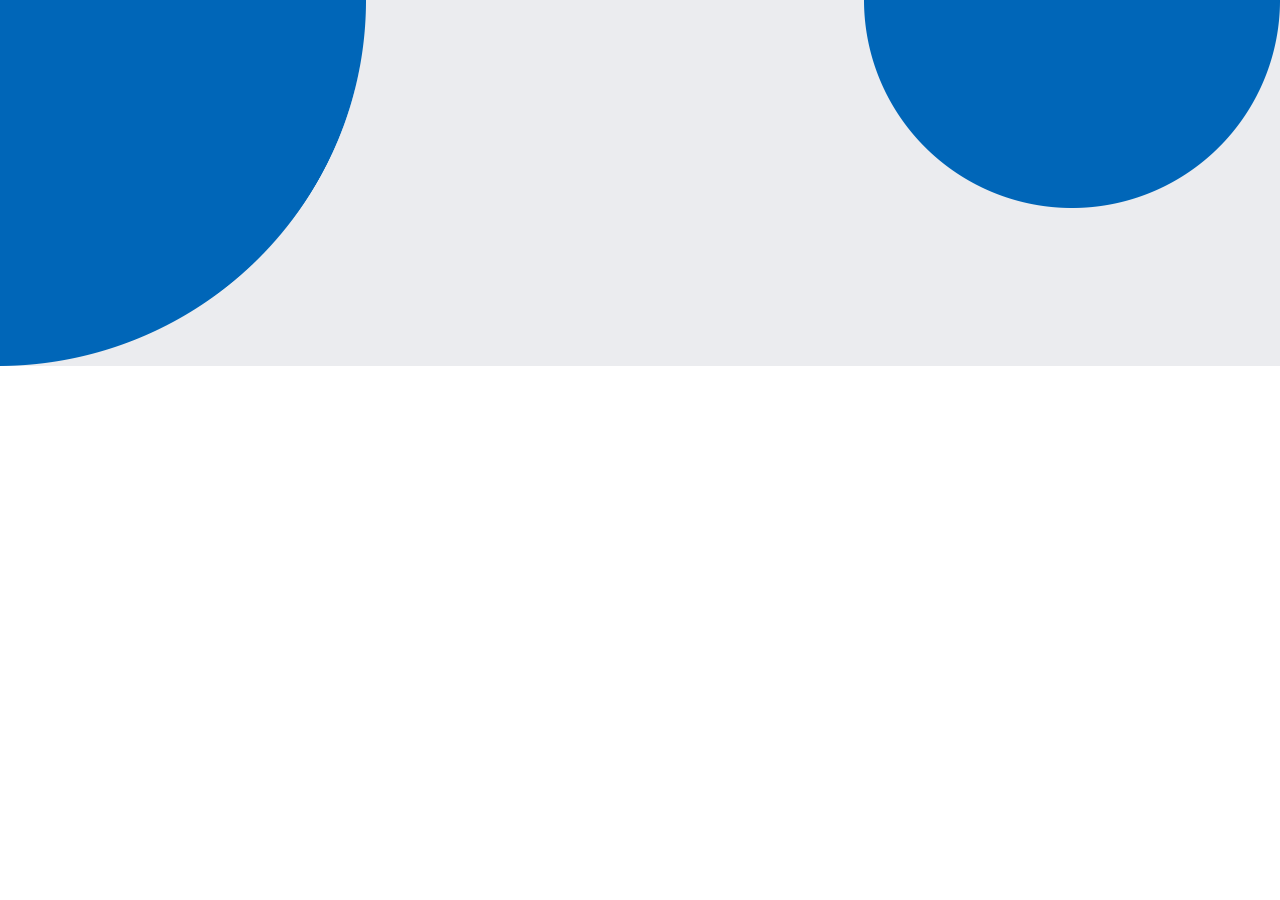
==== index.html @ 8bb641ab "first commit" ====
<!DOCTYPE html>
<html lang="en">
<head>
    <meta charset="UTF-8">
    <meta http-equiv="X-UA-Compatible" content="IE=edge">
    <meta name="viewport" content="width=device-width, initial-scale=1.0">
    <title>Kobe-u</title>
    <link rel="stylesheet" href="style.css">
</head>
<body>
    <section class = "firstview">
        <div class="topimages">
            <img src="images/blue_big_circle.png" alt="" class = "blue-big-circles">
            <img src="images/blue_small_circle.png" alt="" class="blue-small-circles">
        </div>
        <div class="firstview-container">
            <img src="images/toppage-circle.png" alt="">
        </div>
    </section>
</body>
</html>
---- style.css ----
* {
    box-sizing: border-box;
    padding: 0;
    margin: 0;
}

body {
    font-family: 'Noto Sans JP', sans-serif;
}

.firstview{
    background-color: #EBECEF;
    width: 100vw;
    position: relative;
}
.topimages{
    display: flex;
    align-items: flex-start;
    justify-content: space-between;
}

.firstview .blue-big-circles{
    aspect-ratio: 1;
    width: 366px;
}
.firstview .blue-small-circles {
    aspect-ratio: 2 / 1;
    width: 416px;
}
.firstview-container{
    display: flex;
    justify-content: center;
    position: absolute;
    top: 0;
    left: 0;
}
.firstview-container img{
    max-width: 726px;
    width: 100%;
    position: absolute;
}
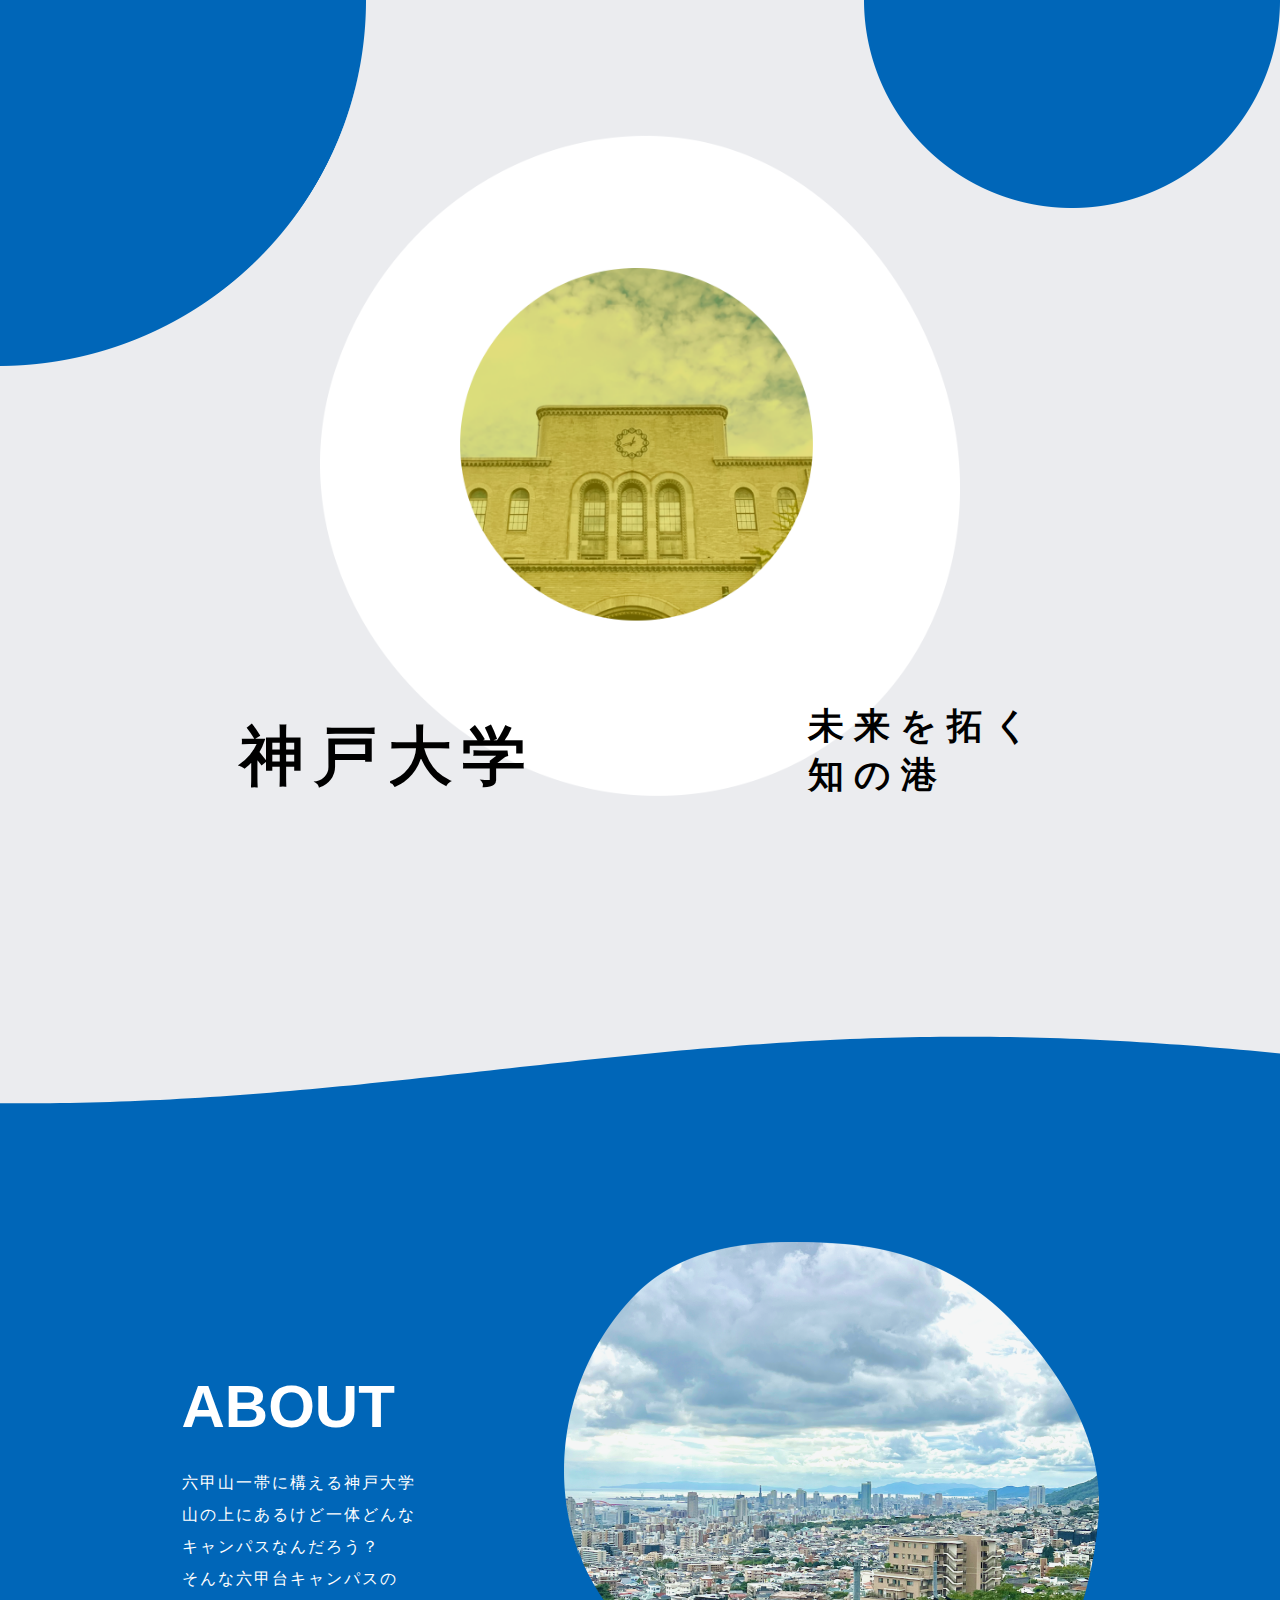
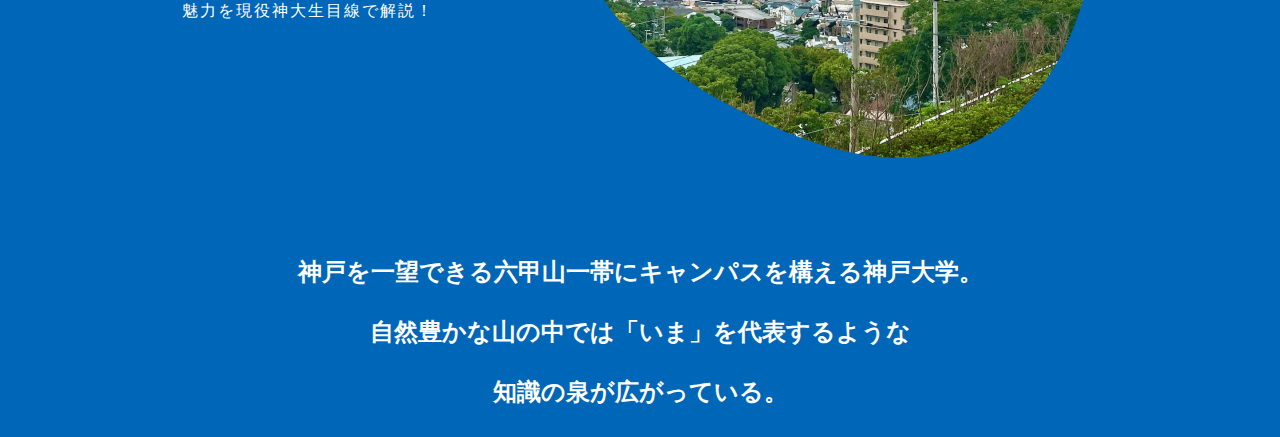
==== commit d46cb5b7: "add: make firstview" ====
--- a/index.html
+++ b/index.html
@@ -6,6 +6,7 @@
     <meta name="viewport" content="width=device-width, initial-scale=1.0">
     <title>Kobe-u</title>
     <link rel="stylesheet" href="style.css">
+    <link rel="stylesheet" href="wave.css">
 </head>
 <body>
     <section class = "firstview">
@@ -15,7 +16,31 @@
         </div>
         <div class="firstview-container">
             <img src="images/toppage-circle.png" alt="">
+            <h1>神戸大学</h1>
+            <h2>未来を拓く<br>知の港</h2>
         </div>
     </section>
+    <section id = "about">
+        <div class="wave">
+            <canvas id="waveCanvas"></canvas>
+        </div>
+        <div class="about-content">
+            <div class="abouttext-content">
+                <h2>ABOUT</h2>
+                <p>六甲山一帯に構える神戸大学<br>
+                山の上にあるけど一体どんな<br>
+                キャンパスなんだろう？<br>
+                そんな六甲台キャンパスの<br>
+                魅力を現役神大生目線で解説！</p>
+            </div>
+            <img src="images/about_img.png" alt="">
+        </div>
+        <div class="about-text">
+        <p>神戸を一望できる六甲山一帯にキャンパスを構える神戸大学。<br>
+        自然豊かな山の中では「いま」を代表するような<br>
+        知識の泉が広がっている。</p>
+        </div>
+    </section>
+    <script src="js/wave.js"></script>
 </body>
 </html>--- a/style.css
+++ b/style.css
@@ -3,7 +3,9 @@
     padding: 0;
     margin: 0;
 }
-
+p{
+    font-size: 16px;
+}
 body {
     font-family: 'Noto Sans JP', sans-serif;
 }
@@ -11,6 +13,7 @@
 .firstview{
     background-color: #EBECEF;
     width: 100vw;
+    height: 130vh;
     position: relative;
 }
 .topimages{
@@ -28,14 +31,64 @@
     width: 416px;
 }
 .firstview-container{
-    display: flex;
-    justify-content: center;
     position: absolute;
-    top: 0;
-    left: 0;
+    top: 40%;
+    left: 50%;
+    transform: translate(-50%, -50%);
+    width: fit-content;
+}
+.firstview-container h1{
+    font-size: 64px;
+    left: -80px;
+}
+.firstview-container h2{
+    font-size: 36px;
+    right: -80px;
+}
+.firstview-container h1, .firstview-container h2{
+    letter-spacing: 10px;
+    width: fit-content;
+    position: absolute;
+    bottom: 0px;
 }
 .firstview-container img{
     max-width: 726px;
     width: 100%;
-    position: absolute;
-}+}
+#about{
+        width: 100vw;
+        height: fit-content;
+        background-color: #0066B8;
+        color: #fff;
+}
+#about h2{
+    font-size: 60px;
+    letter-spacing: 3%;
+}
+.abouttext-content p{
+    margin-top: 26px;
+    letter-spacing: 2px;
+    line-height: 2.0;
+    text-align: start;
+}
+#about img{
+    max-width: 535px;
+    width: 100%;
+}
+.about-content{
+    padding-top: 72px;
+    display: flex;
+    align-items: center;
+    justify-content: center;
+    gap: 130px;
+}
+
+.about-text p{
+    text-align: center;
+    margin-top: 84px;
+    padding-bottom: 15px;
+    font-weight: bold;
+    font-size: 24px;
+    line-height: 60px;
+
+}
--- a/wave.css
+++ b/wave.css
@@ -0,0 +1,22 @@
+.wave {
+    position: relative;
+}
+
+.wave:nth-child(1) {
+    background: #fff;
+}
+
+.wave:nth-child(2) {
+    background: #43c0e4;
+}
+
+.wave:nth-child(3) {
+    background: #43c0e4;
+}
+
+.wave canvas {
+    position: absolute;
+    bottom: 0;
+    left: 0;
+    width: 100%;
+}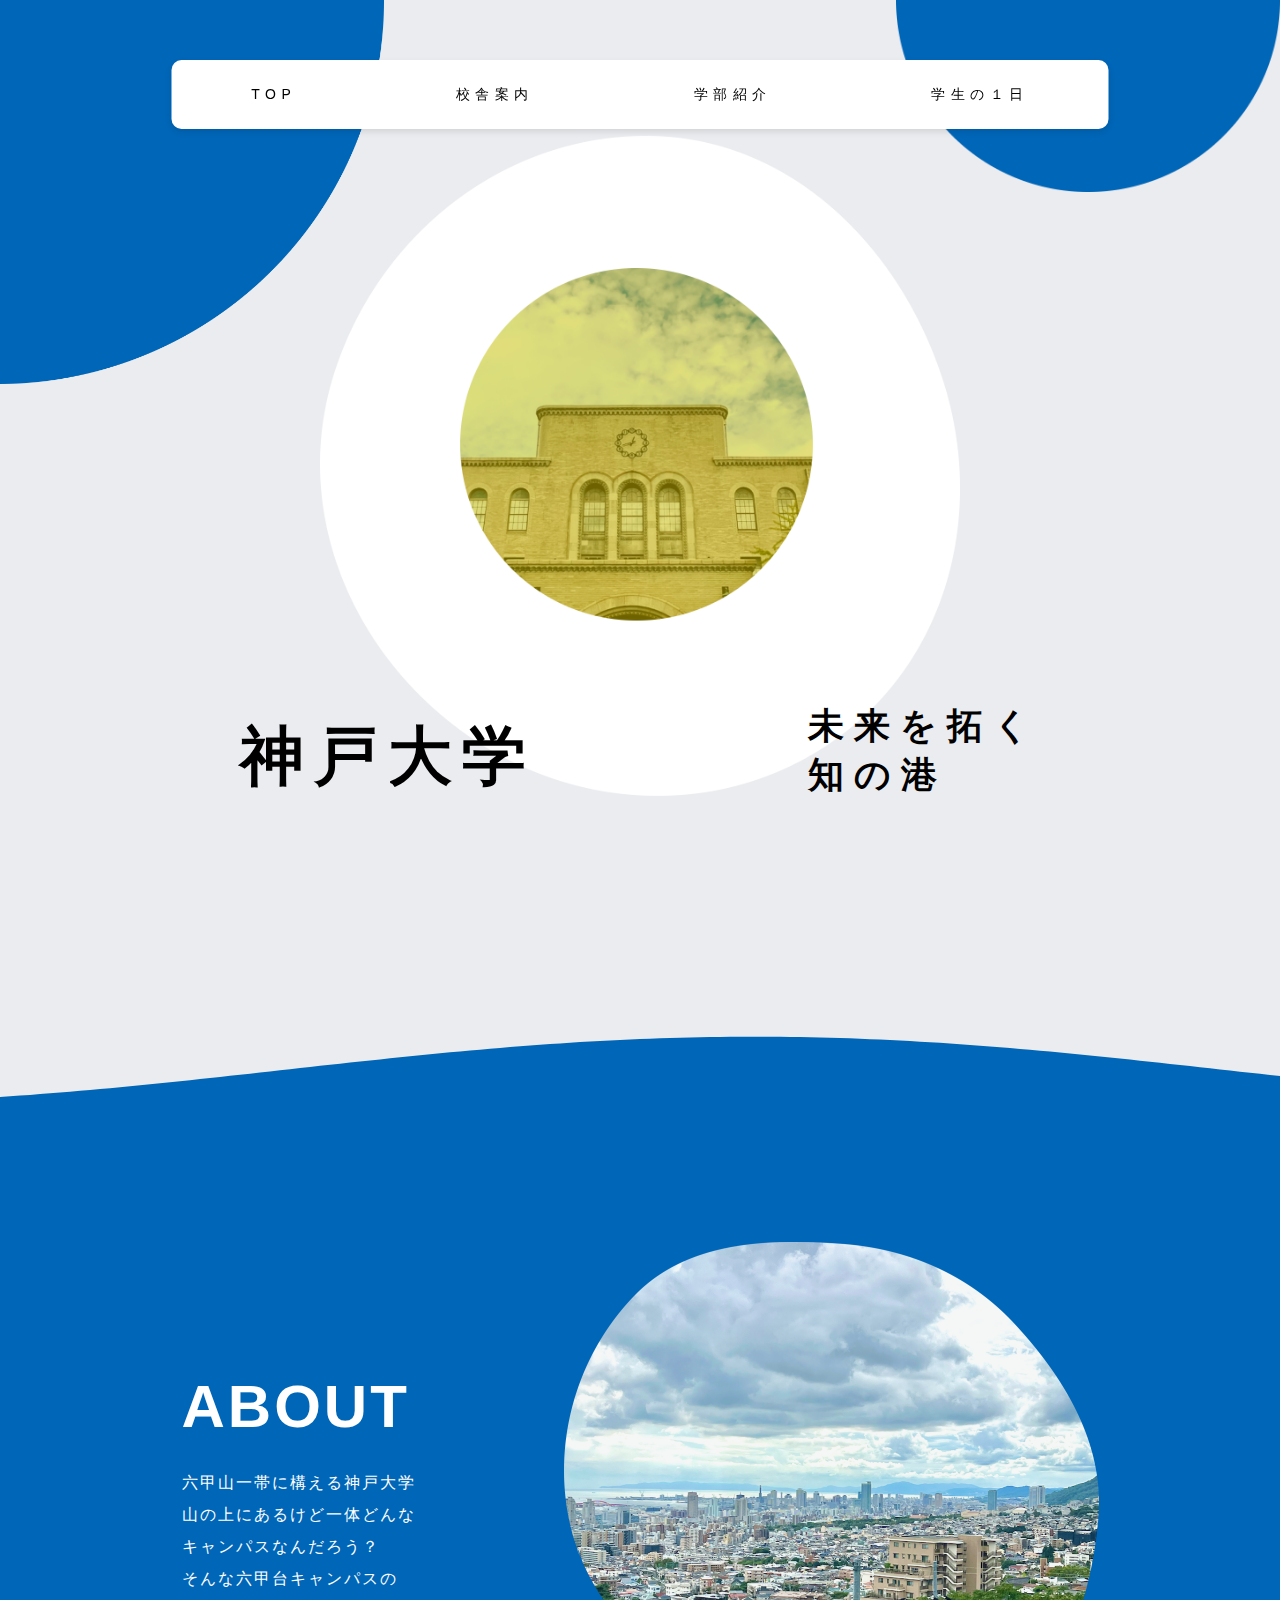
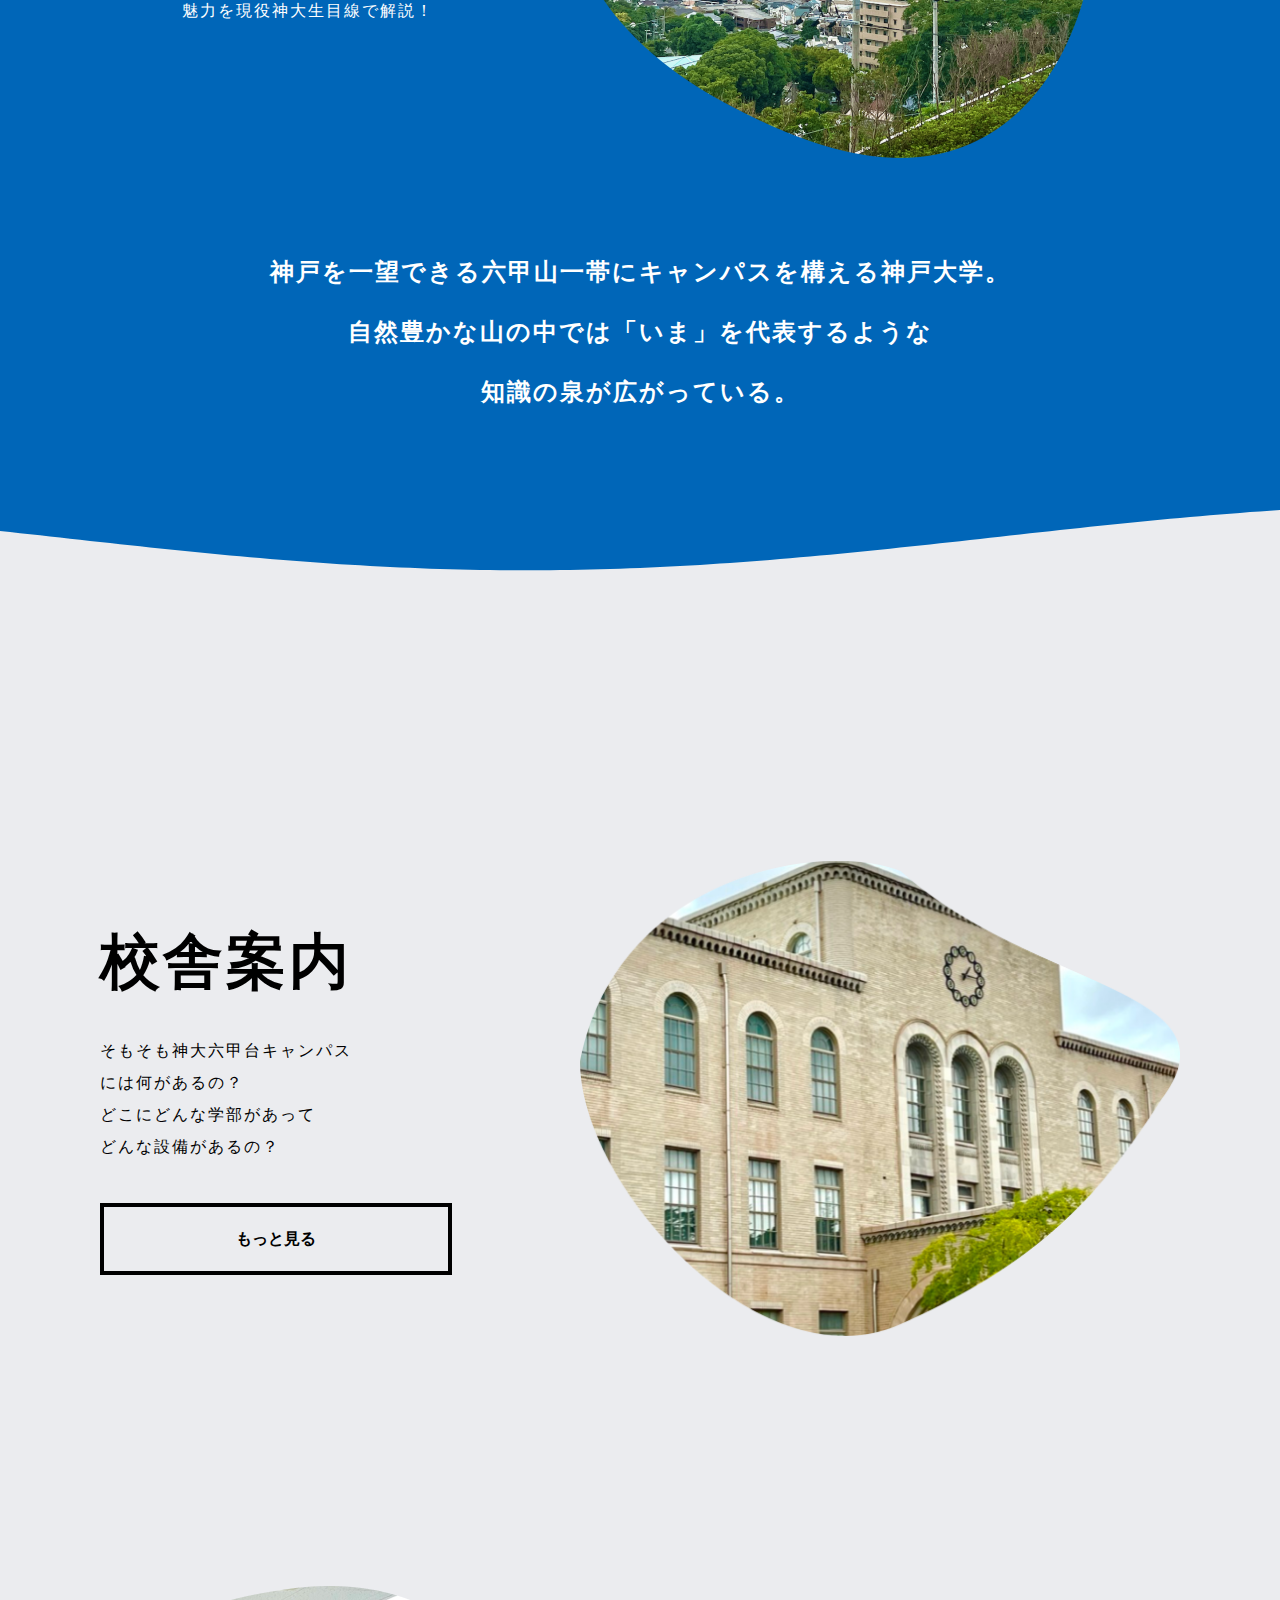
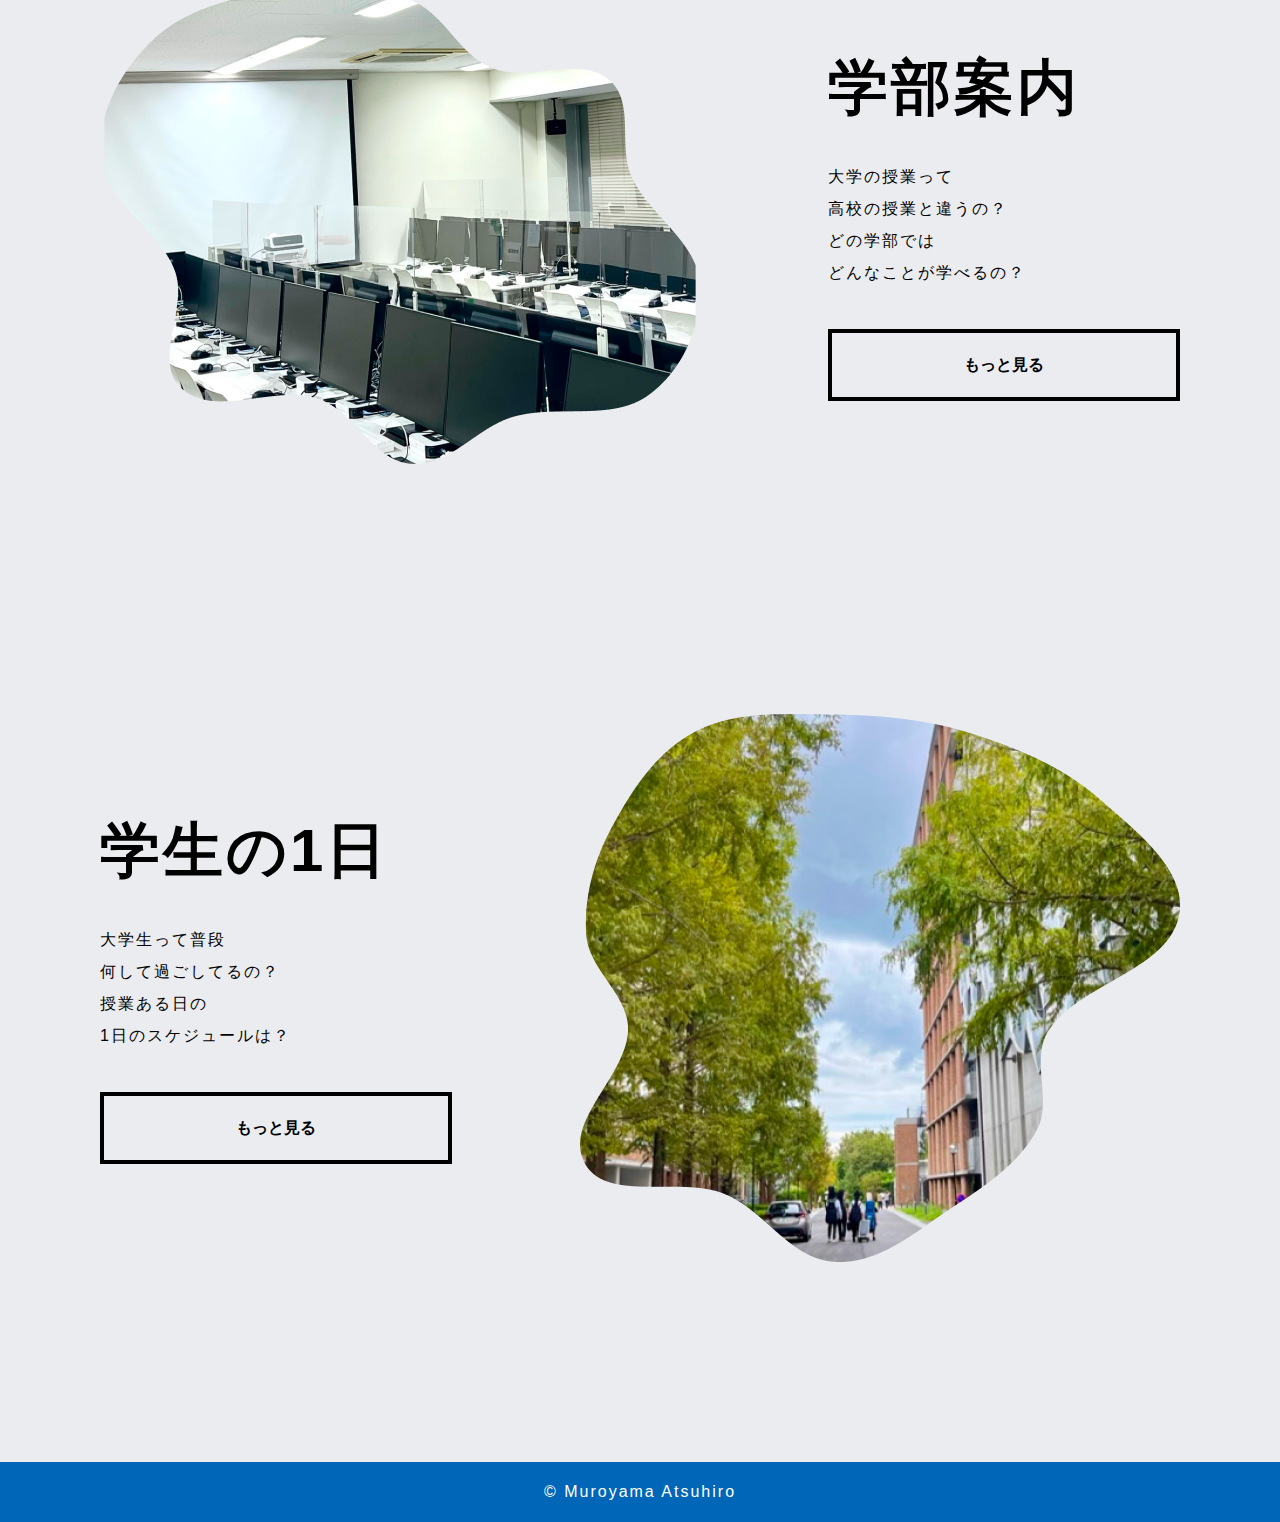
==== commit f58e5981: "add: make before responsive" ====
--- a/index.html
+++ b/index.html
@@ -9,6 +9,14 @@
     <link rel="stylesheet" href="wave.css">
 </head>
 <body>
+    <header>
+        <ul>
+            <li><a href="">TOP</a></li>
+            <li><a href="buildingindex.html">校舎案内</a></li>
+            <li><a href="">学部紹介</a></li>
+            <li><a href="">学生の１日</a></li>
+        </ul>
+    </header>
     <section class = "firstview">
         <div class="topimages">
             <img src="images/blue_big_circle.png" alt="" class = "blue-big-circles">
@@ -41,6 +49,55 @@
         知識の泉が広がっている。</p>
         </div>
     </section>
+    <section id = "head">
+        <div class="wave">
+            <canvas id="waveCanvas2"></canvas>
+        </div>
+        <div class="head-contents">
+            <div class="head-content" style="margin-top: 220px;">
+                <div class="head-text-content">
+                    <h2>校舎案内</h2>
+                    <p>
+                        そもそも神大六甲台キャンパス<br>
+                        には何があるの？<br>
+                        どこにどんな学部があって<br>
+                        どんな設備があるの？
+                    </p>
+                    <a href="">もっと見る</a>
+                </div>
+                <img src="images/1_sb.png" alt="">
+            </div>
+            <div class="reverse-head-content">
+                <img src="images/1_pc.png" alt="">
+                <div class="head-text-content">
+                    <h2>学部案内</h2>
+                    <p>
+                        大学の授業って<br>
+                        高校の授業と違うの？<br>
+                        どの学部では<br>
+                        どんなことが学べるの？
+                    </p>
+                    <a href="">もっと見る</a>
+                </div>
+            </div>
+            <div class="head-content">
+                <div class="head-text-content">
+                    <h2>学生の1日</h2>
+                    <p>
+                        大学生って普段<br>
+                        何して過ごしてるの？<br>
+                        授業ある日の<br>
+                        1日のスケジュールは？
+                    </p>
+                    <a href="">もっと見る</a>
+                </div>
+                <img src="images/1_gd.png" alt="">
+            </div>
+        </div>
+    </section>
+    <footer>
+            <p>&copy; Muroyama Atsuhiro</p>
+    </footer>
     <script src="js/wave.js"></script>
 </body>
 </html>--- a/style.css
+++ b/style.css
@@ -5,11 +5,48 @@
 }
 p{
     font-size: 16px;
+    letter-spacing: 2px;
 }
 body {
     font-family: 'Noto Sans JP', sans-serif;
 }
-
+a {
+    color: inherit;
+    text-decoration: none;
+}
+h2{
+    font-size: 60px;
+    letter-spacing: 3px;
+    
+}
+
+header{
+    position: fixed;
+    background-color: #fff;
+    z-index: 1000;
+    margin: 60px auto;
+    left: 50%;
+    transform: translateX(-50%);
+    max-width: 937px;
+    width: 100%;
+    height: 69px;
+    line-height: 69px;
+    border-radius: 10px;
+    box-shadow: 0 3px 6px rgba(0, 0, 0, 0.1);
+}
+ul{
+    display: flex;
+    justify-content: space-around;
+    list-style: none;
+    font-size: 14px;
+    letter-spacing: 5.5px;
+    font-weight: 500;
+}
+@media (max-width: 960px) {
+    header {
+        display: none;
+    }
+}
 .firstview{
     background-color: #EBECEF;
     width: 100vw;
@@ -24,11 +61,11 @@
 
 .firstview .blue-big-circles{
     aspect-ratio: 1;
-    width: 366px;
+    width: 30%;
 }
 .firstview .blue-small-circles {
     aspect-ratio: 2 / 1;
-    width: 416px;
+    width: 30%;
 }
 .firstview-container{
     position: absolute;
@@ -90,5 +127,98 @@
     font-weight: bold;
     font-size: 24px;
     line-height: 60px;
-
-}
+}
+@media (max-width: 960px) {
+    .about-content{
+        flex-direction: column-reverse;
+        gap: 50px;
+        align-items: flex-start;
+    }
+    #about img{
+        max-width: 100%;
+        width: 90%;
+    }
+}
+#waveCanvas2{
+    transform: rotate(180deg);
+    /* transform-origin: center bottom; */
+    position: relative;
+}
+#head{
+    background-color: #EBECEF;
+    padding-bottom: 200px;
+}
+#head img{
+    max-width: 600px;
+    width: 100%;
+}
+.head-content{
+    max-width: 1080px;
+    width: 100%;
+    display: flex;
+    justify-content: space-between;
+    align-items: center;
+    margin: 250px auto 0;
+}
+.head-content p{
+    margin-top: 32px;
+    line-height: 2;
+}
+.head-content a{
+    margin-top: 40px;
+    display: inline-block;
+    border: 4px solid black;
+    font-weight: bold;
+    text-align: center;
+    width: 352px;
+    line-height: 64px;
+}
+.reverse-head-content {
+    max-width: 1080px;
+    width: 100%;
+    display: flex;
+    justify-content: space-between;
+    align-items: center;
+    margin: 250px auto 0;
+}
+
+.reverse-head-content p {
+    margin-top: 32px;
+    line-height: 2;
+}
+
+.reverse-head-content a {
+    margin-top: 40px;
+    display: inline-block;
+    border: 4px solid black;
+    font-weight: bold;
+    text-align: center;
+    width: 352px;
+    line-height: 64px;
+}
+@media (max-width: 960px) {
+    .head-content {
+        flex-direction: column-reverse;
+        gap: 50px;
+    }
+    .reverse-head-content{
+        flex-direction: column;
+        gap: 50px;
+    }
+    #head img { 
+        max-width: 100%;
+        width: 90%;
+        margin: auto 0;
+    }
+
+}
+footer {
+    height: 60px;
+    color: #fff;
+    line-height: 60px;
+    background-color: #0066B8;
+    text-align: center;
+    font-size: 14px;
+    letter-spacing: 2px;
+}
+
--- a/wave.css
+++ b/wave.css
@@ -3,7 +3,7 @@
 }
 
 .wave:nth-child(1) {
-    background: #fff;
+    background: #EBECEF;
 }
 
 .wave:nth-child(2) {
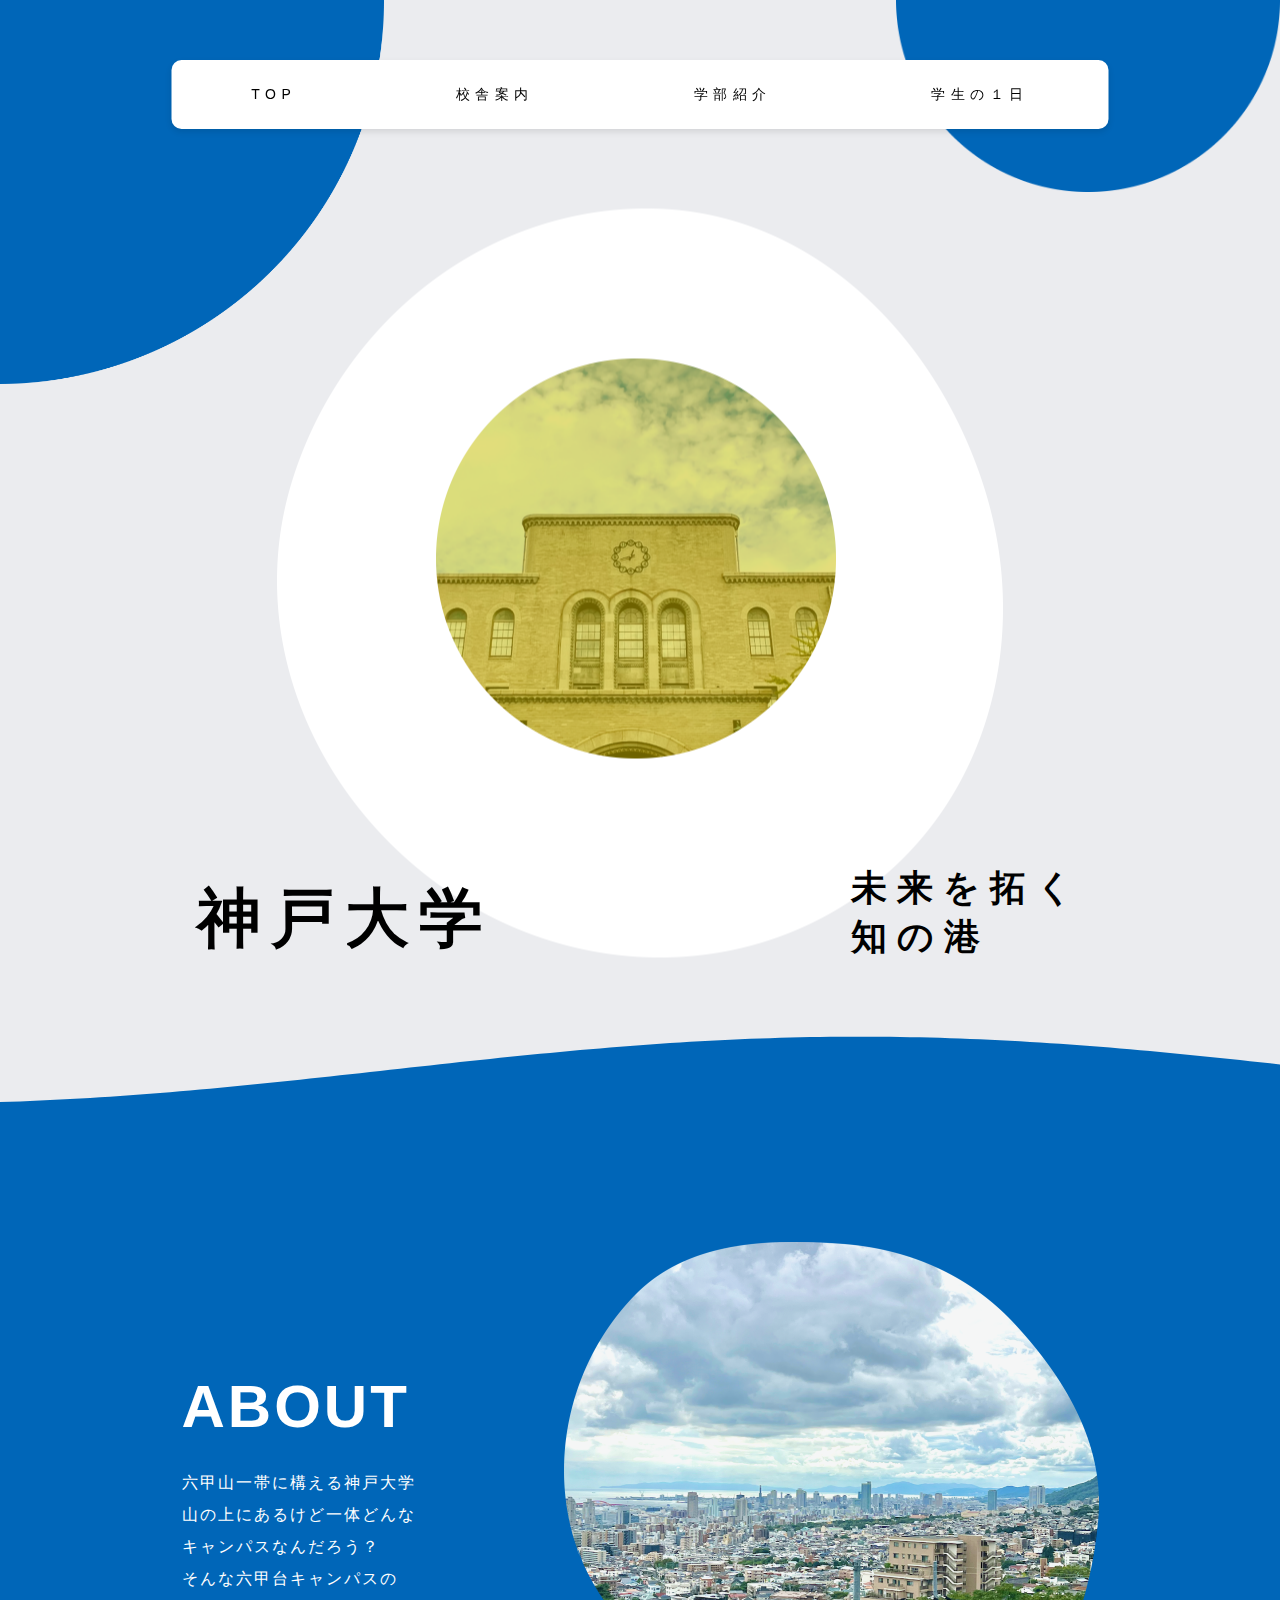
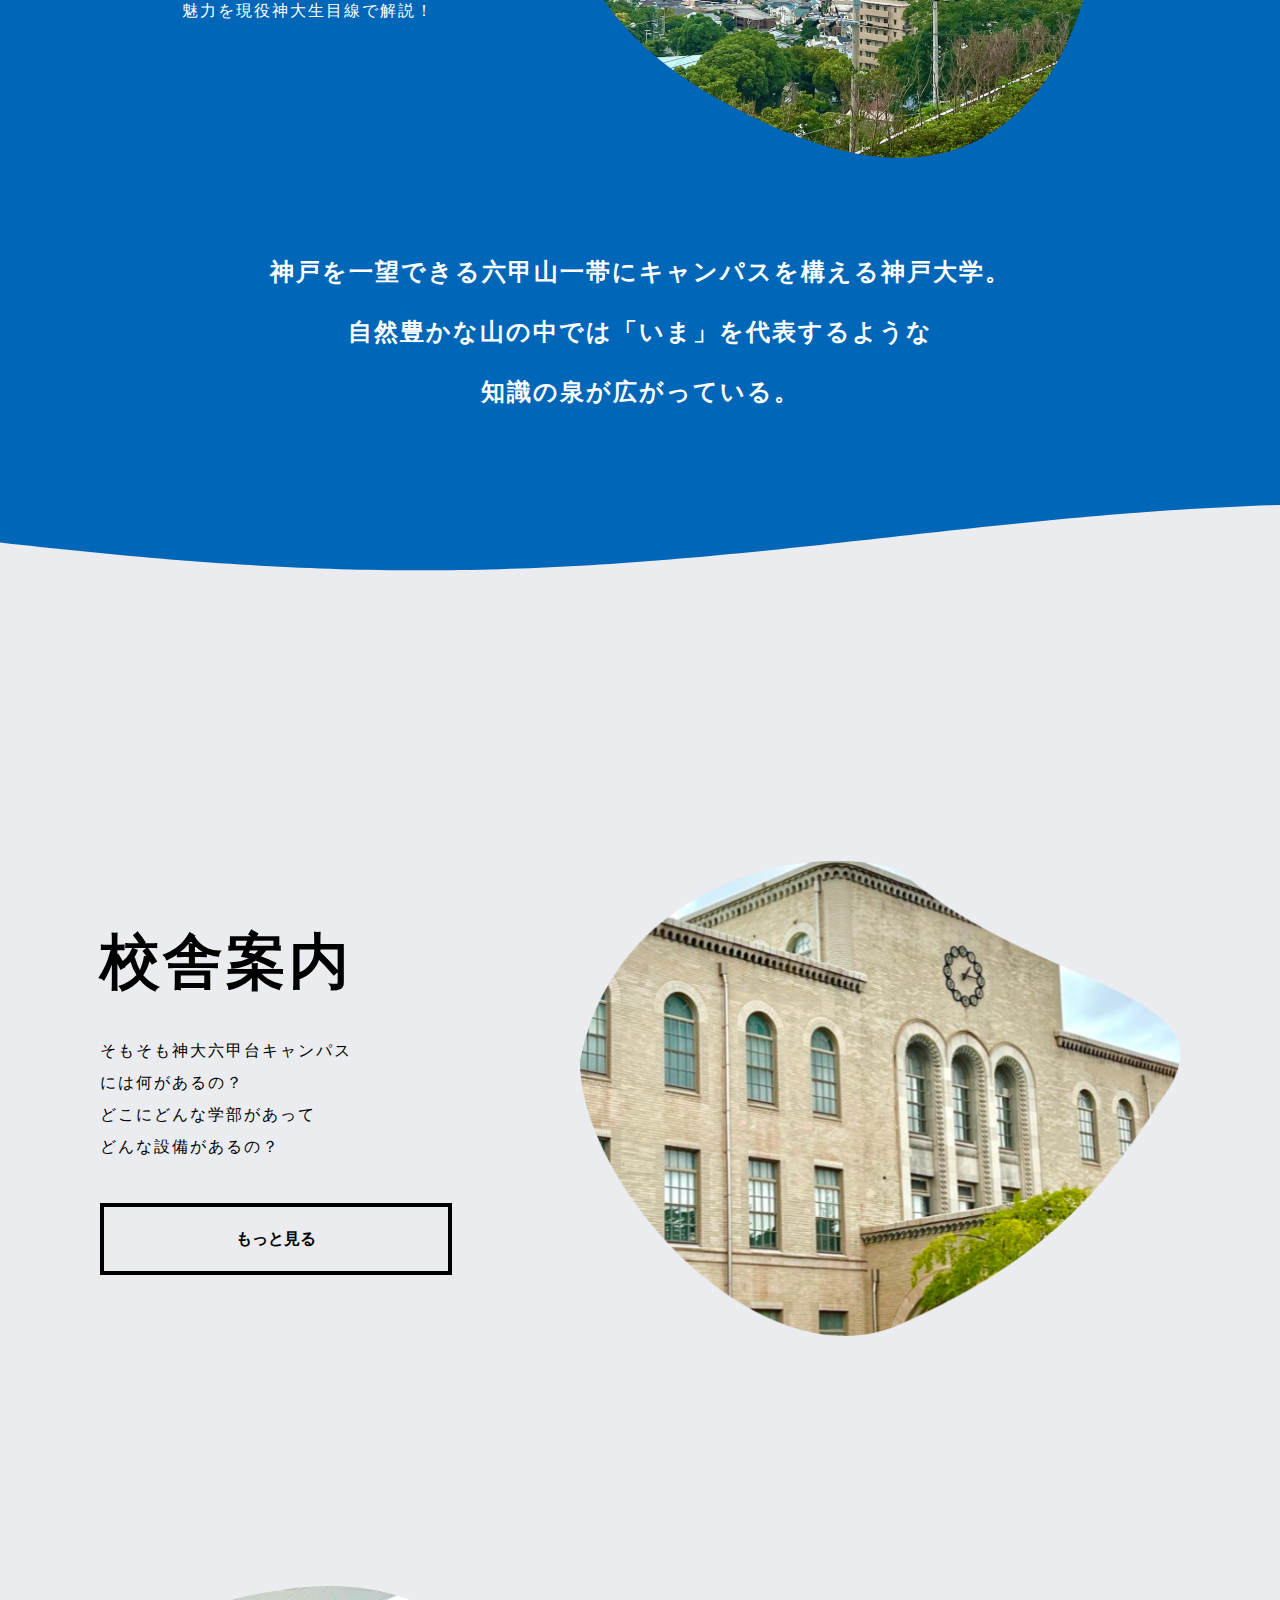
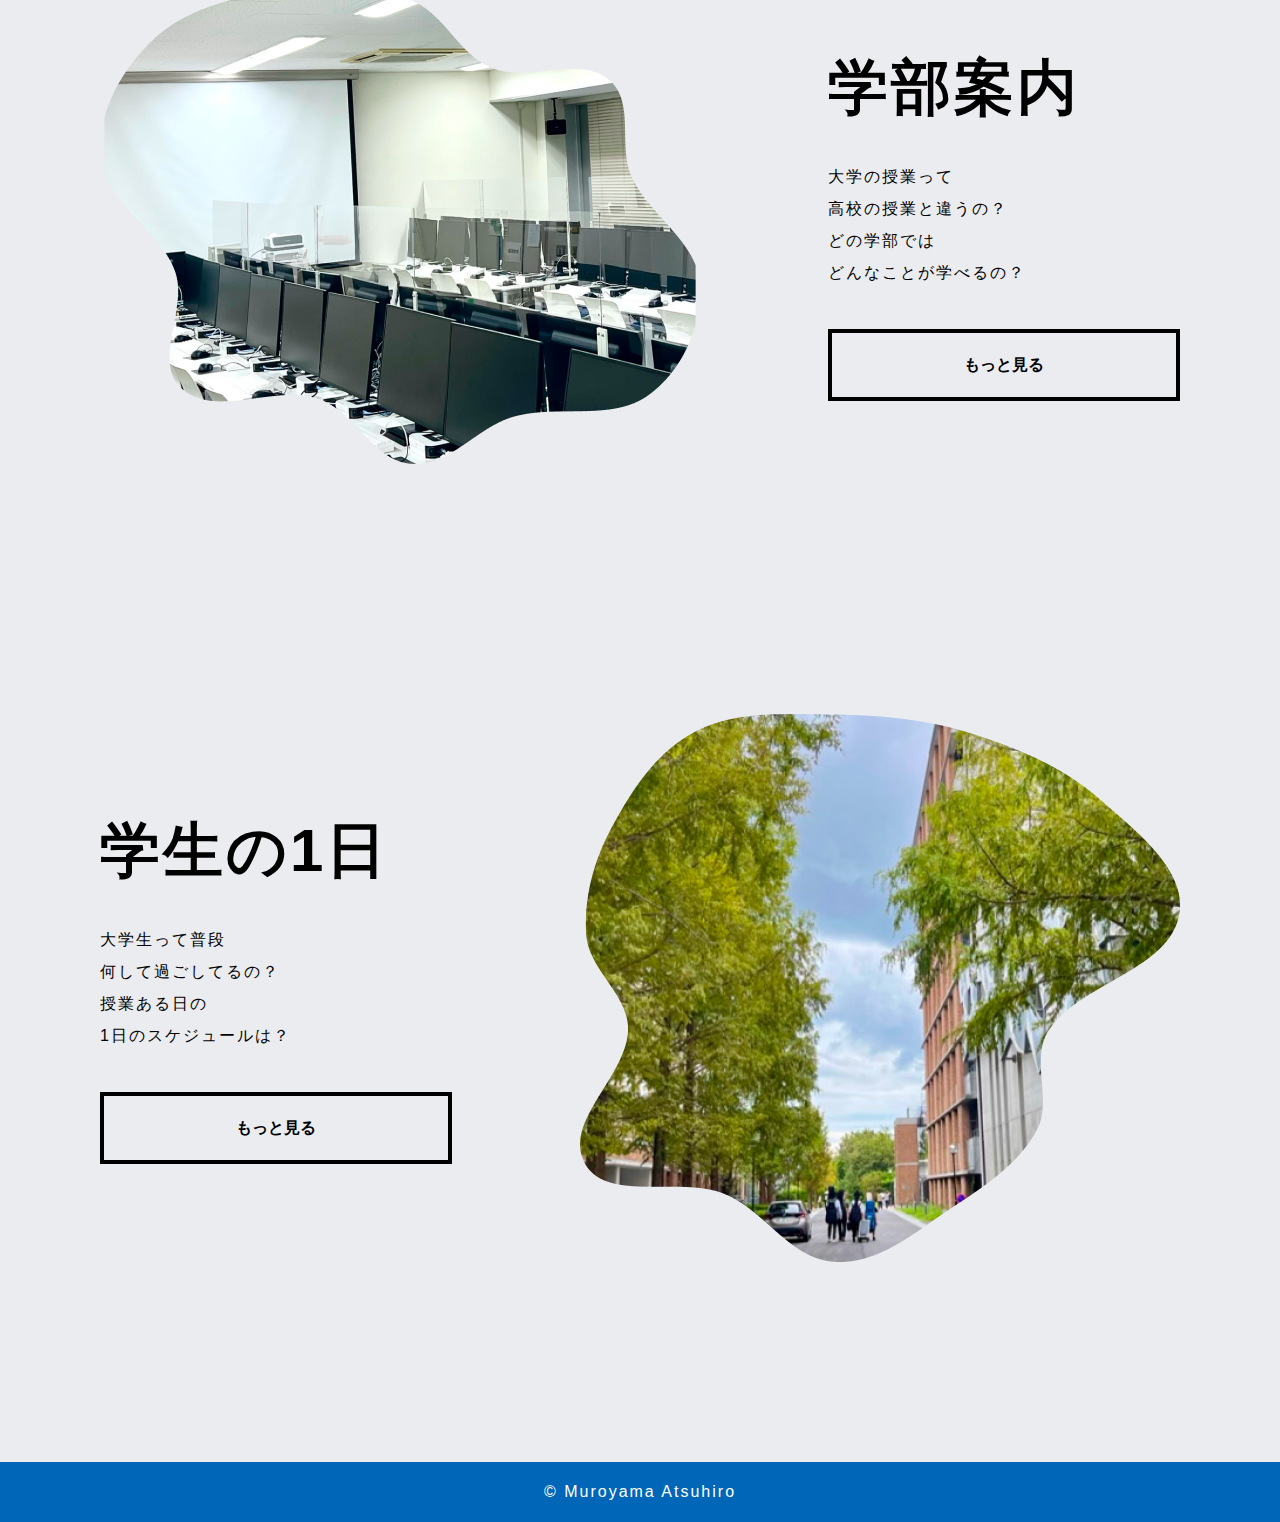
==== commit de43056d: "add: make index and css file" ====
--- a/index.html
+++ b/index.html
@@ -11,10 +11,10 @@
 <body>
     <header>
         <ul>
-            <li><a href="">TOP</a></li>
+            <li><a href="index.html">TOP</a></li>
             <li><a href="buildingindex.html">校舎案内</a></li>
-            <li><a href="">学部紹介</a></li>
-            <li><a href="">学生の１日</a></li>
+            <li><a href="fuclityindex.html">学部紹介</a></li>
+            <li><a href="studentindex.html">学生の１日</a></li>
         </ul>
     </header>
     <section class = "firstview">
@@ -63,7 +63,7 @@
                         どこにどんな学部があって<br>
                         どんな設備があるの？
                     </p>
-                    <a href="">もっと見る</a>
+                    <a href="buildingindex.html">もっと見る</a>
                 </div>
                 <img src="images/1_sb.png" alt="">
             </div>
@@ -77,7 +77,7 @@
                         どの学部では<br>
                         どんなことが学べるの？
                     </p>
-                    <a href="">もっと見る</a>
+                    <a href="fuclityindex.html">もっと見る</a>
                 </div>
             </div>
             <div class="head-content">
@@ -89,7 +89,7 @@
                         授業ある日の<br>
                         1日のスケジュールは？
                     </p>
-                    <a href="">もっと見る</a>
+                    <a href="studentindex.html">もっと見る</a>
                 </div>
                 <img src="images/1_gd.png" alt="">
             </div>
--- a/style.css
+++ b/style.css
@@ -69,10 +69,12 @@
 }
 .firstview-container{
     position: absolute;
-    top: 40%;
+    max-width: 726px;
+    width: 100%;
+    top: 50%;
     left: 50%;
     transform: translate(-50%, -50%);
-    width: fit-content;
+    /* width: fit-content; */
 }
 .firstview-container h1{
     font-size: 64px;
@@ -89,8 +91,24 @@
     bottom: 0px;
 }
 .firstview-container img{
-    max-width: 726px;
-    width: 100%;
+    /* max-width: 726px; */
+    width: 100%;
+}
+@media (max-width: 1024px) {
+    .firstview {
+        height: 100vh;
+    }
+    .firstview-container h2 {
+        font-size: 16px;
+        right: 40px;
+    }
+    .firstview-container h1{
+        font-size: 24px;
+        left: 40px;
+    }
+    .firstview-container img{
+        padding: 0 30px;
+    }
 }
 #about{
         width: 100vw;
@@ -130,13 +148,14 @@
 }
 @media (max-width: 960px) {
     .about-content{
+        padding: 0 30px;
         flex-direction: column-reverse;
         gap: 50px;
         align-items: flex-start;
     }
     #about img{
         max-width: 100%;
-        width: 90%;
+        width: 100%;
     }
 }
 #waveCanvas2{
@@ -197,18 +216,23 @@
     line-height: 64px;
 }
 @media (max-width: 960px) {
+    .head-contents{
+        padding: 0 30px;
+    }
     .head-content {
         flex-direction: column-reverse;
         gap: 50px;
+        align-items: flex-start;
+
     }
     .reverse-head-content{
         flex-direction: column;
         gap: 50px;
+        align-items: flex-start;
     }
     #head img { 
-        max-width: 100%;
-        width: 90%;
-        margin: auto 0;
+        width: 100%;
+        /* margin: auto 0; */
     }
 
 }
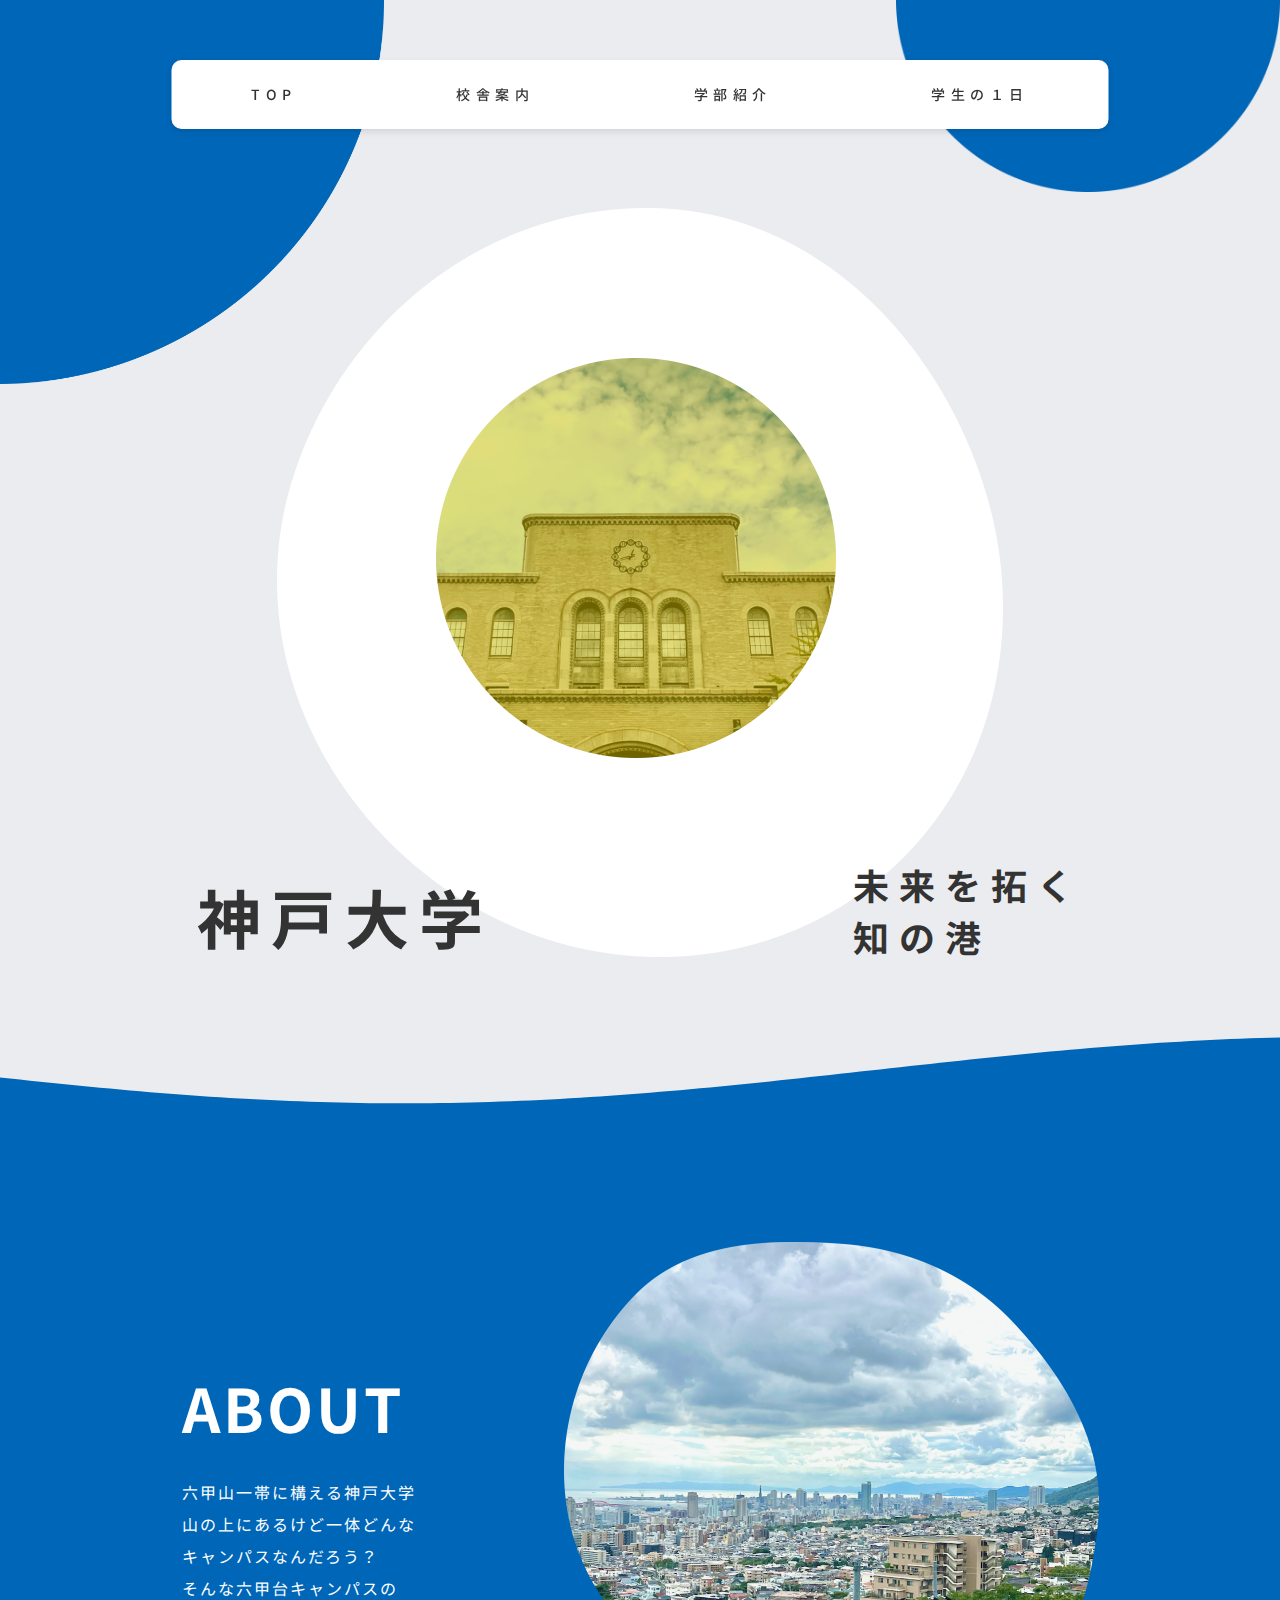
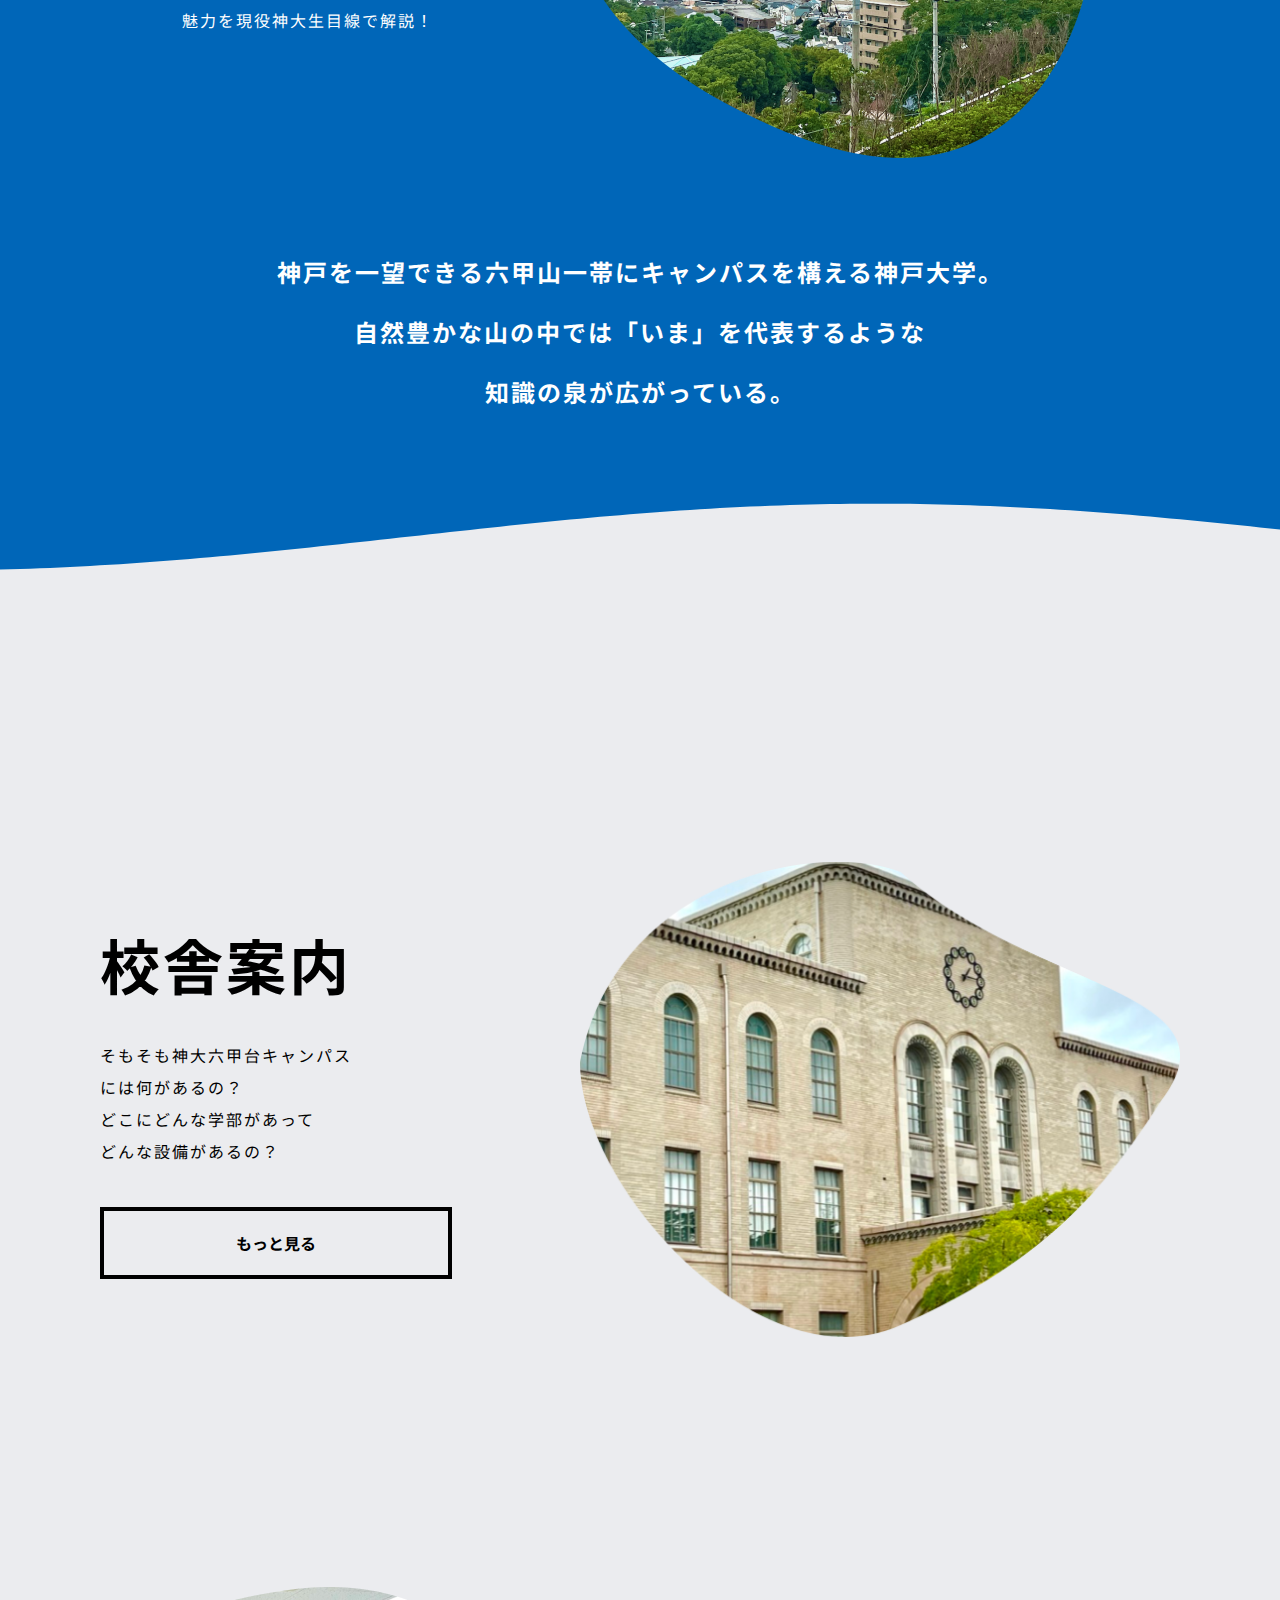
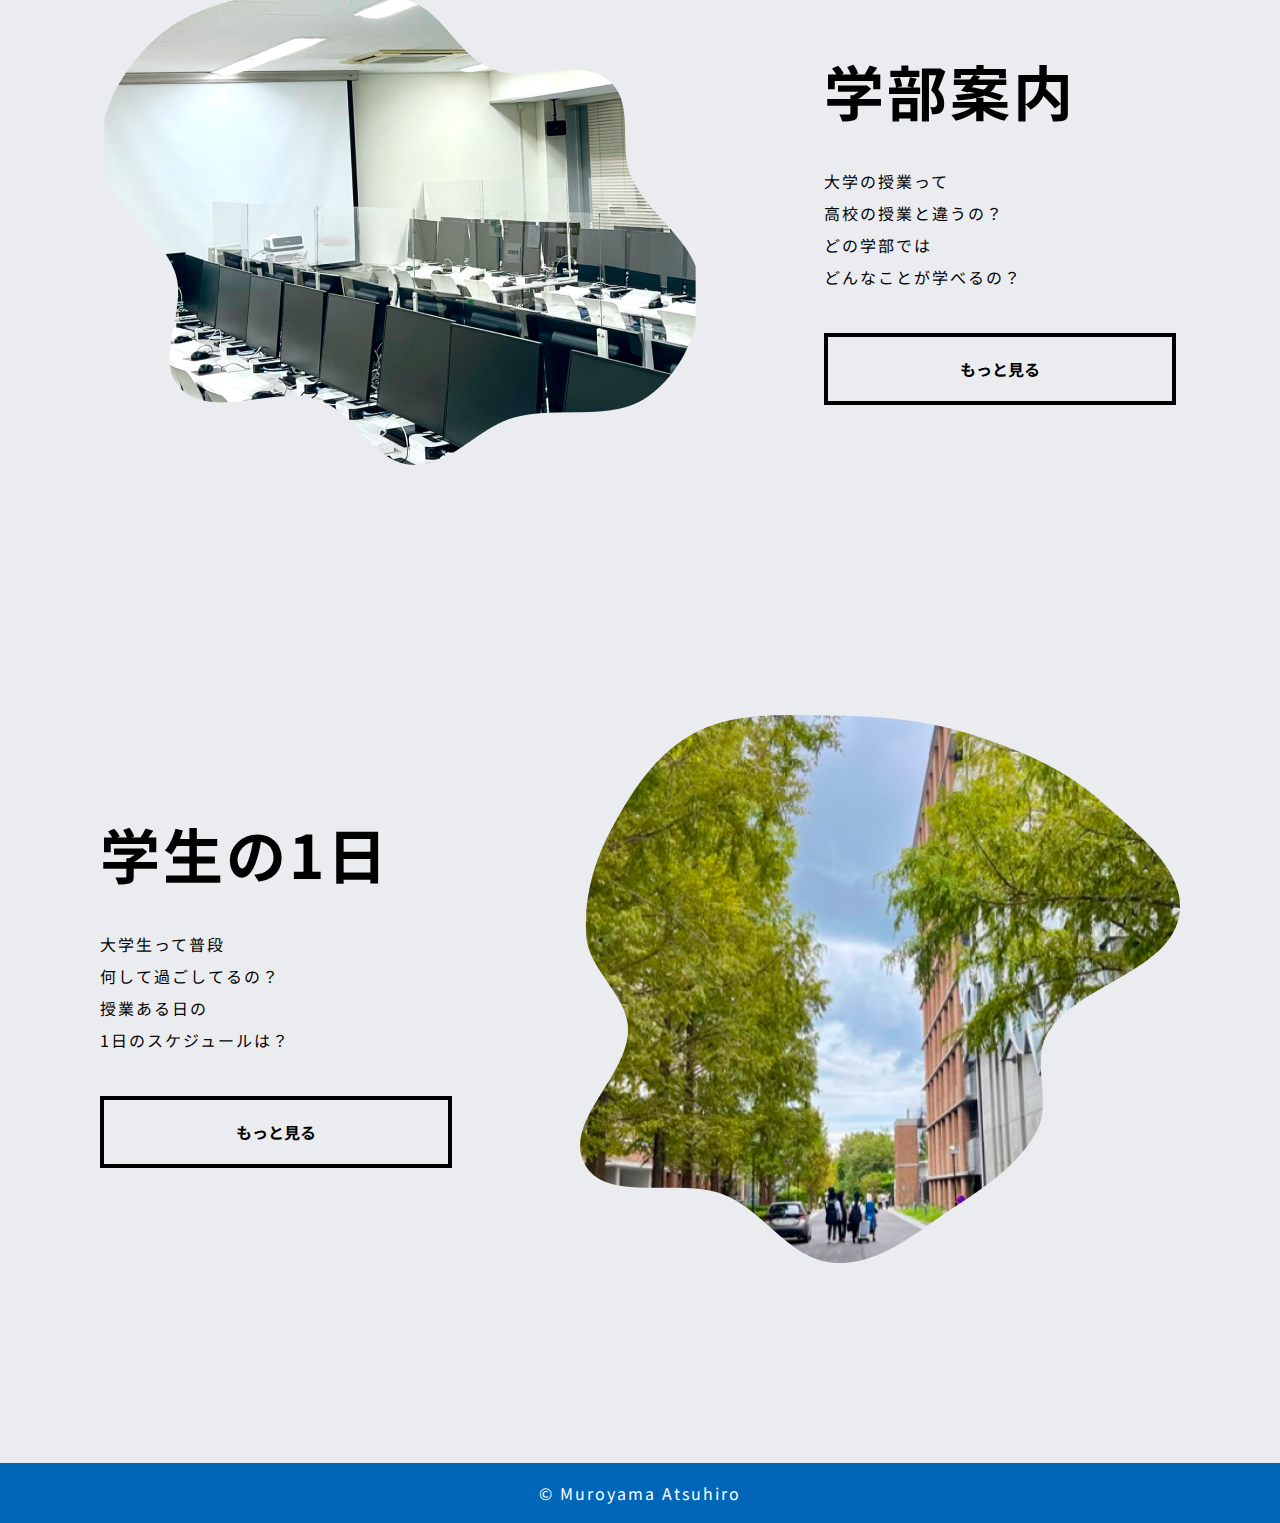
==== commit cf265e52: "add file" ====
--- a/index.html
+++ b/index.html
@@ -5,6 +5,10 @@
     <meta http-equiv="X-UA-Compatible" content="IE=edge">
     <meta name="viewport" content="width=device-width, initial-scale=1.0">
     <title>Kobe-u</title>
+        <link rel="preconnect" href="https://fonts.googleapis.com">
+        <link rel="preconnect" href="https://fonts.gstatic.com" crossorigin>
+        <link href="https://fonts.googleapis.com/css2?family=Noto+Sans+JP:wght@100;200;300;400;500;600;700;900&display=swap"
+            rel="stylesheet">
     <link rel="stylesheet" href="style.css">
     <link rel="stylesheet" href="wave.css">
 </head>
--- a/style.css
+++ b/style.css
@@ -17,10 +17,10 @@
 h2{
     font-size: 60px;
     letter-spacing: 3px;
-    
 }
 
 header{
+    color: #333;
     position: fixed;
     background-color: #fff;
     z-index: 1000;
@@ -48,6 +48,7 @@
     }
 }
 .firstview{
+    color: #333;
     background-color: #EBECEF;
     width: 100vw;
     height: 130vh;
@@ -108,6 +109,14 @@
     }
     .firstview-container img{
         padding: 0 30px;
+    }
+}
+@media (max-width: 375px) {
+    .firstview-container h2 {
+    display: none;
+    }
+    .firstview {
+        height: 80vh;
     }
 }
 #about{
@@ -158,6 +167,18 @@
         width: 100%;
     }
 }
+@media (max-width: 768px) {
+.about-text p {
+    font-size: 16px;
+}
+}
+@media (max-width: 428px) {
+    #about h2 {
+        font-size: 32px;
+        letter-spacing: 3%;
+    }
+}
+
 #waveCanvas2{
     transform: rotate(180deg);
     /* transform-origin: center bottom; */
@@ -178,6 +199,10 @@
     justify-content: space-between;
     align-items: center;
     margin: 250px auto 0;
+}
+.head-text-content{
+    max-width: 356px;
+    width: 100%;
 }
 .head-content p{
     margin-top: 32px;
@@ -234,7 +259,17 @@
         width: 100%;
         /* margin: auto 0; */
     }
-
+    .head-content a {
+        width: 100%;
+    }
+    .reverse-head-content a {
+        width: 100%;
+    }
+}
+@media (max-width: 428px) {
+    .head-contents h2{
+        font-size: 32px;
+    }
 }
 footer {
     height: 60px;
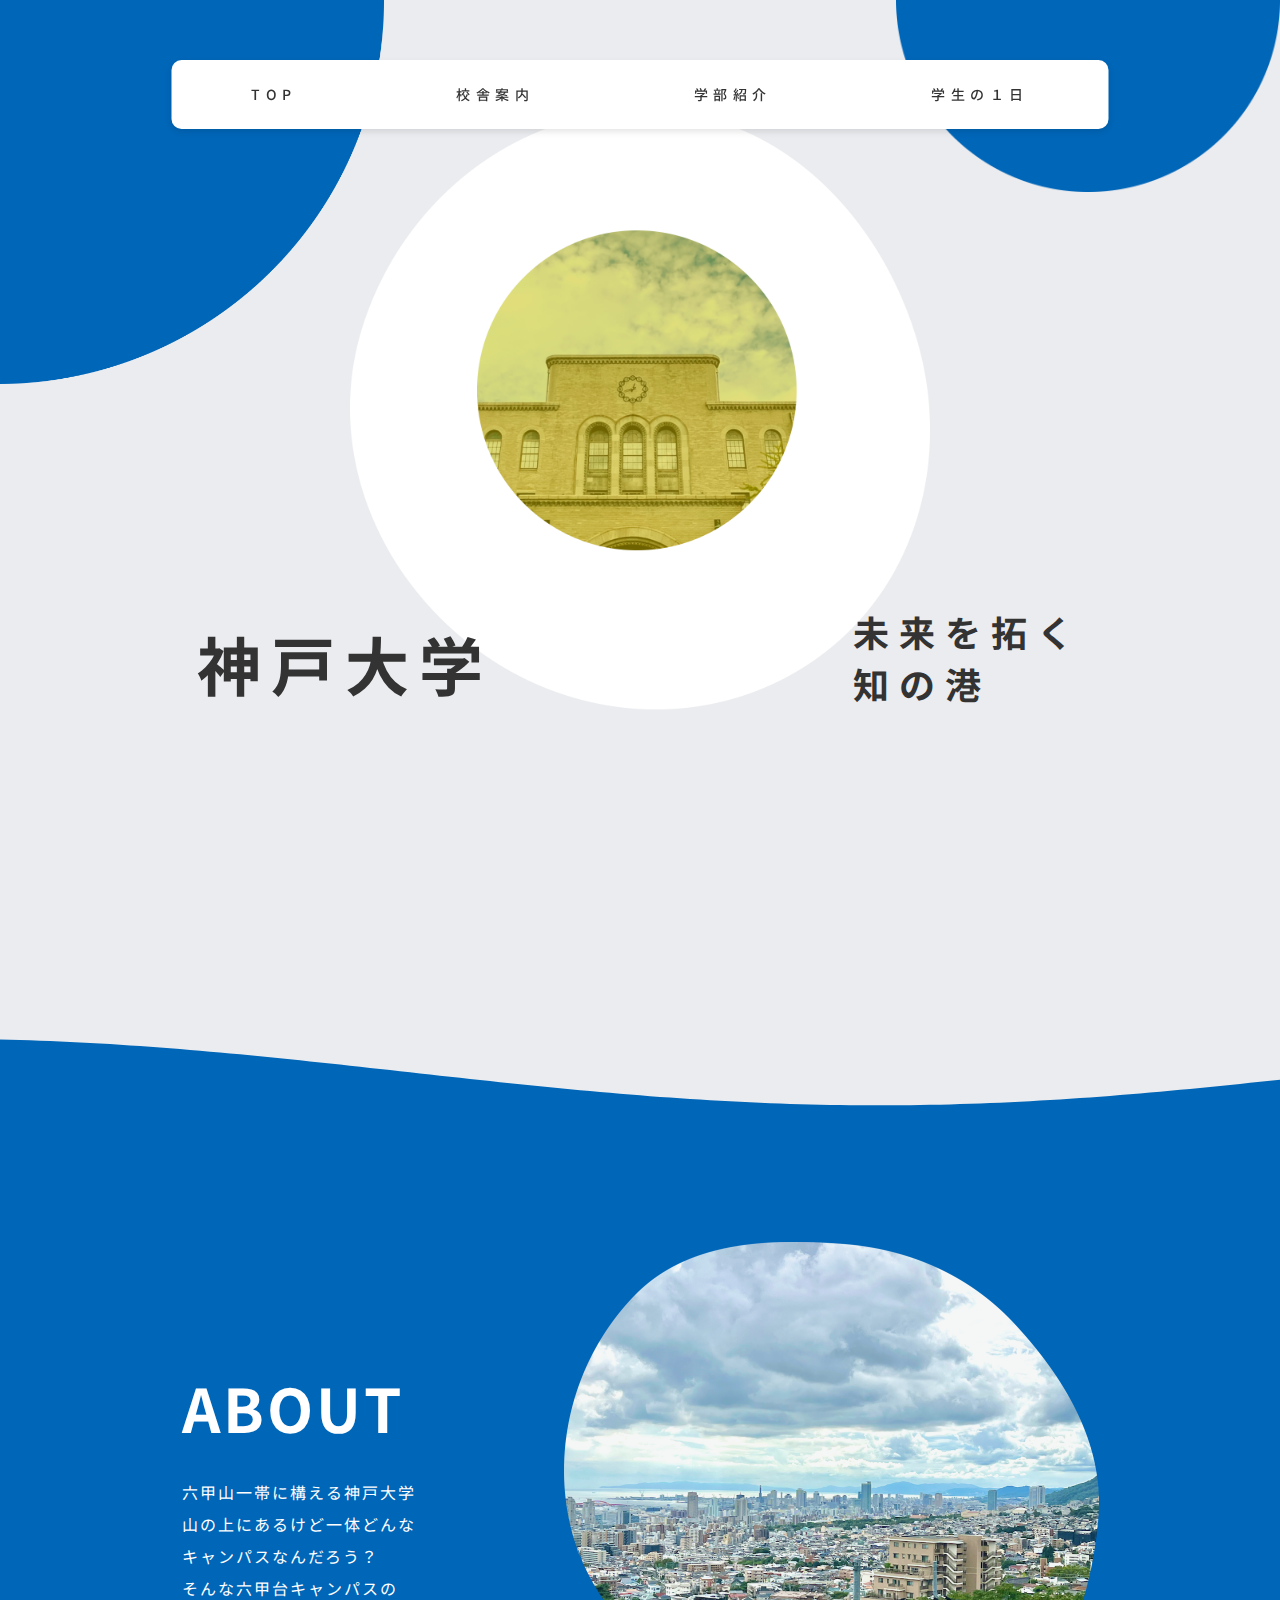
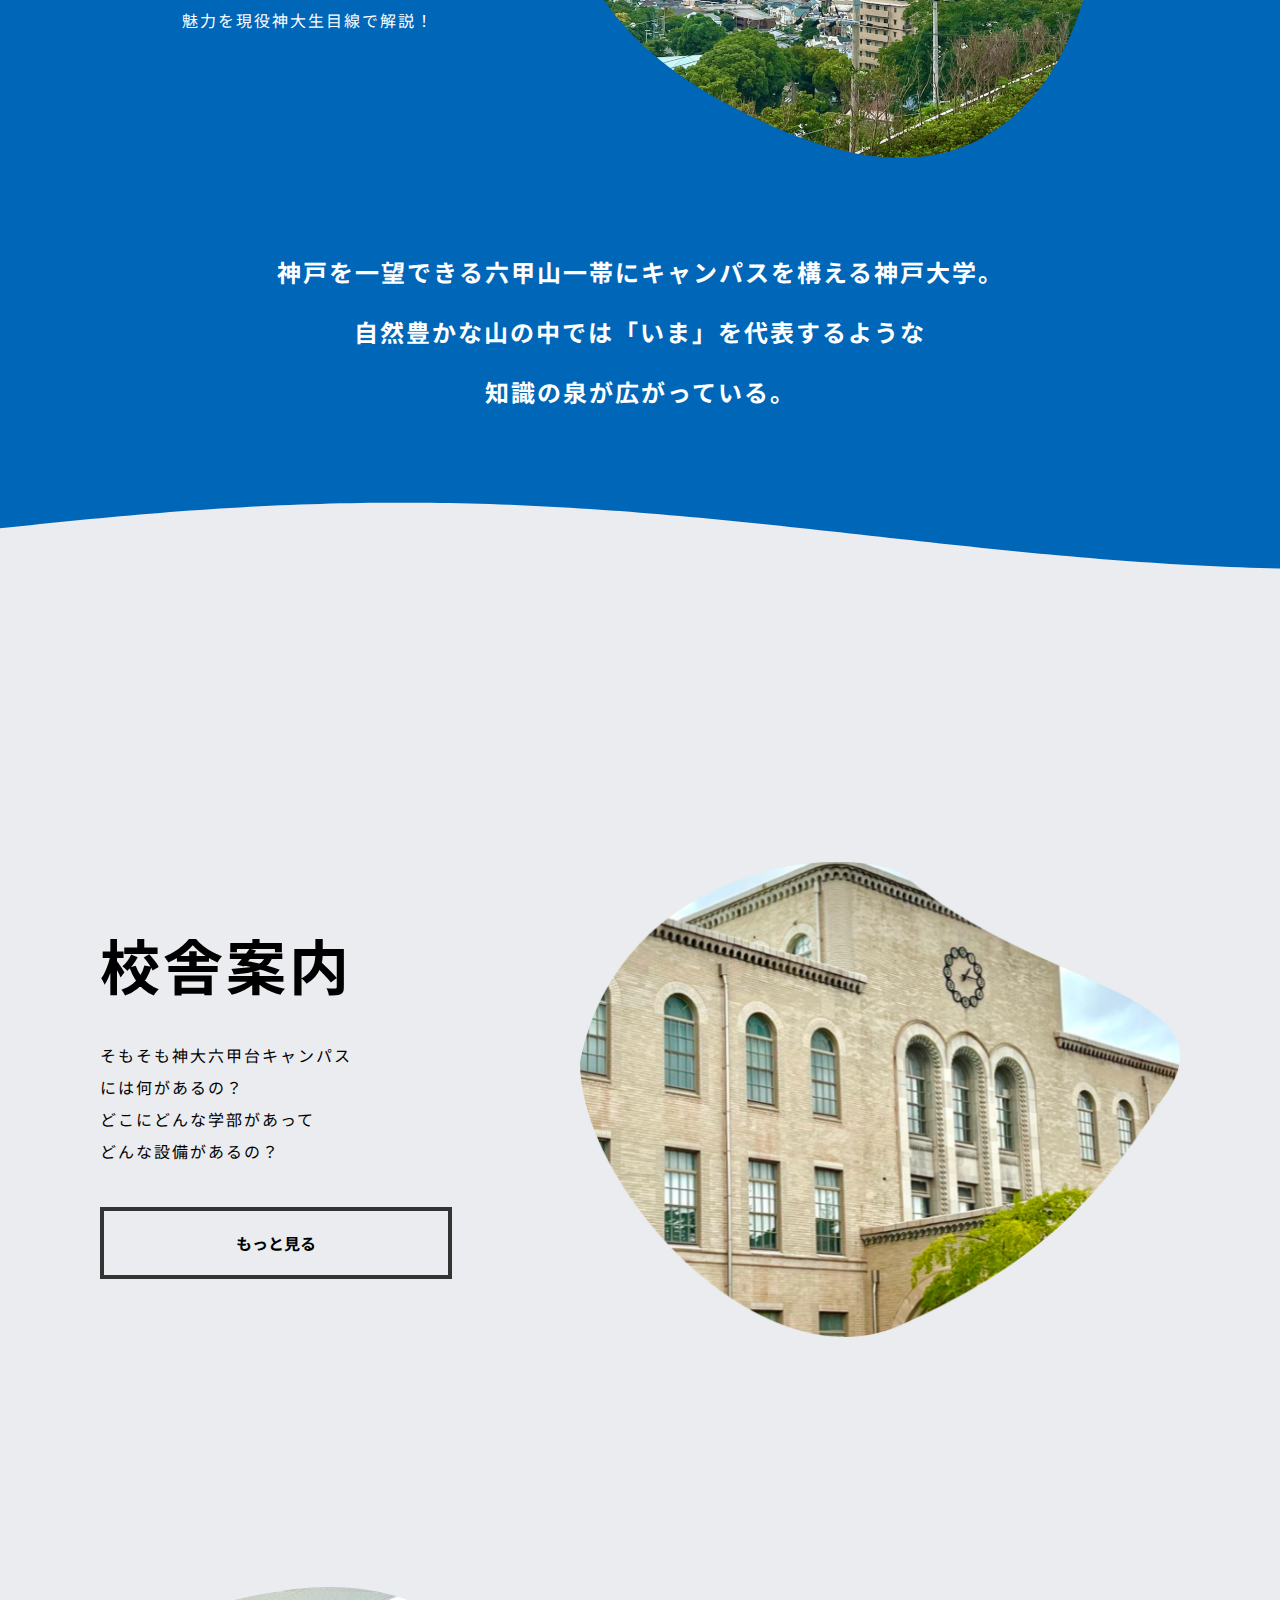
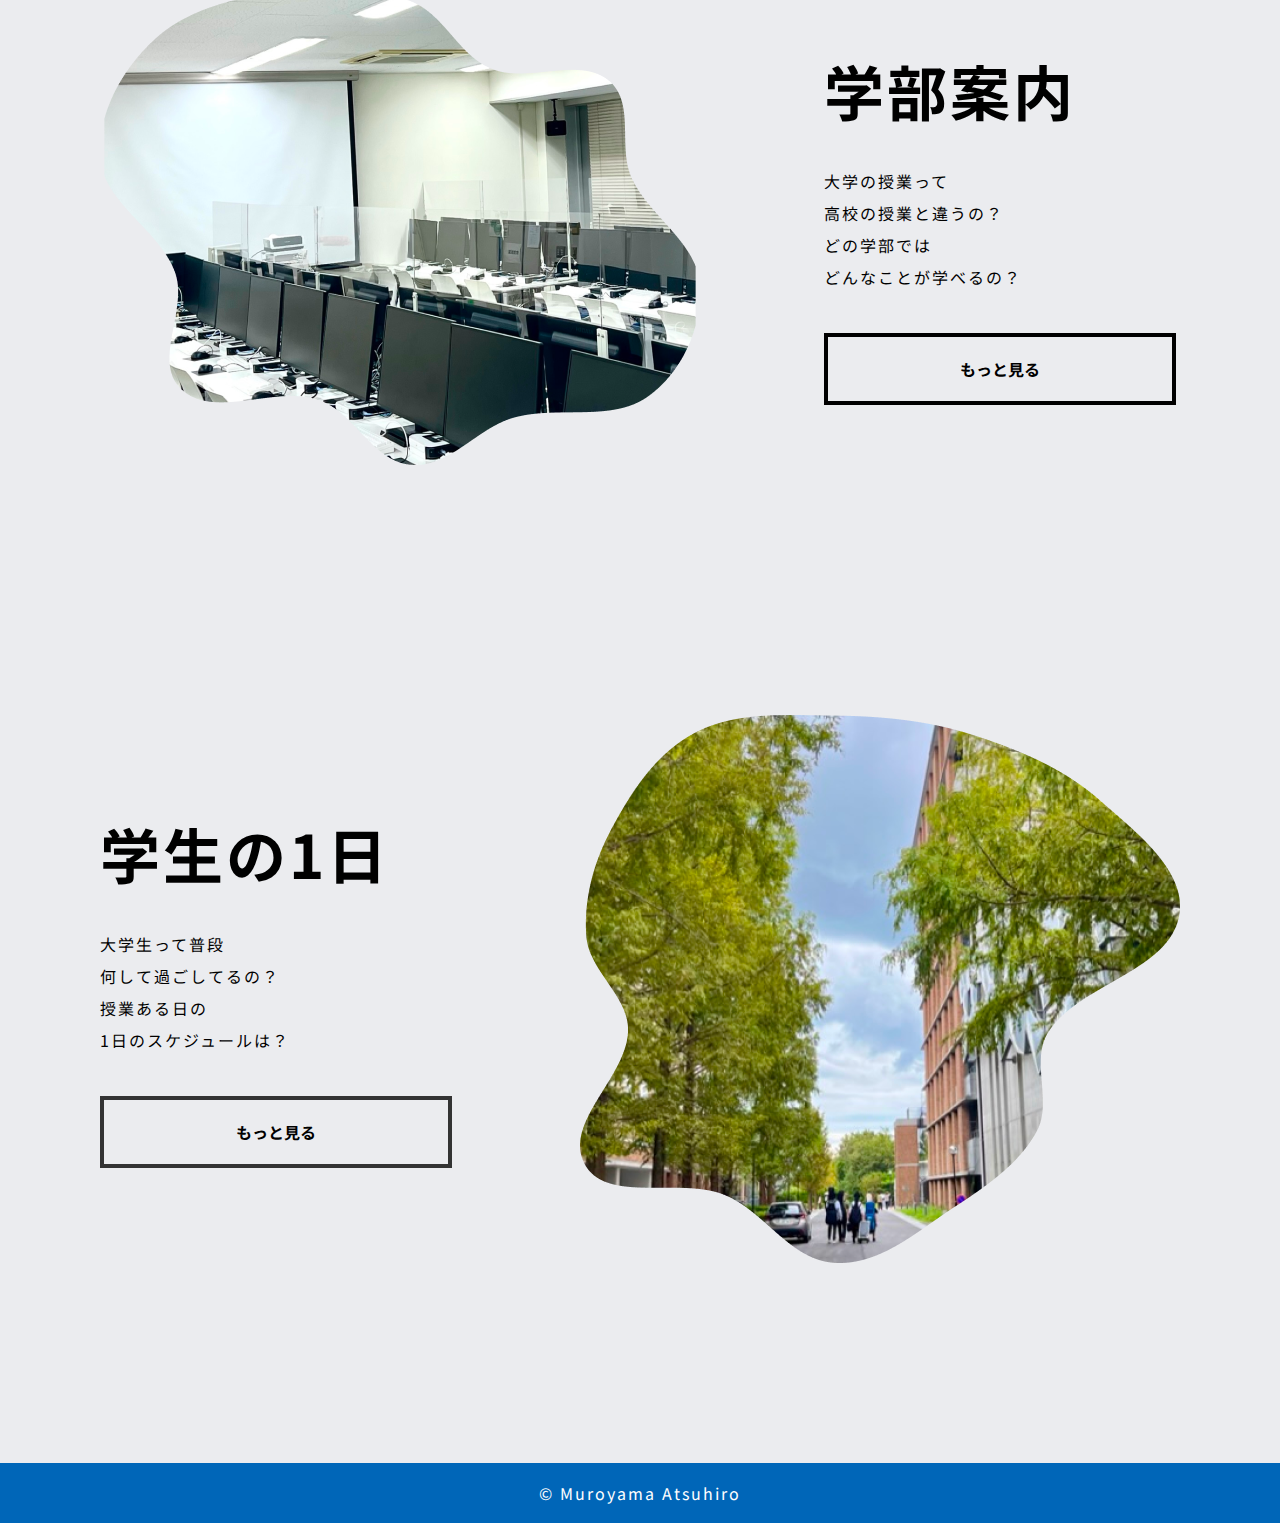
==== commit 3c62a0bf: "add: favicon" ====
--- a/index.html
+++ b/index.html
@@ -1,107 +1,118 @@
 <!DOCTYPE html>
 <html lang="en">
-<head>
-    <meta charset="UTF-8">
-    <meta http-equiv="X-UA-Compatible" content="IE=edge">
-    <meta name="viewport" content="width=device-width, initial-scale=1.0">
+  <head>
+    <meta charset="UTF-8" />
+    <meta http-equiv="X-UA-Compatible" content="IE=edge" />
+    <meta name="viewport" content="width=device-width, initial-scale=1.0" />
     <title>Kobe-u</title>
-        <link rel="preconnect" href="https://fonts.googleapis.com">
-        <link rel="preconnect" href="https://fonts.gstatic.com" crossorigin>
-        <link href="https://fonts.googleapis.com/css2?family=Noto+Sans+JP:wght@100;200;300;400;500;600;700;900&display=swap"
-            rel="stylesheet">
-    <link rel="stylesheet" href="style.css">
-    <link rel="stylesheet" href="wave.css">
-</head>
-<body>
+    <link rel="preconnect" href="https://fonts.googleapis.com" />
+    <link rel="preconnect" href="https://fonts.gstatic.com" crossorigin />
+    <link
+      href="https://fonts.googleapis.com/css2?family=Noto+Sans+JP:wght@100;200;300;400;500;600;700;900&display=swap"
+      rel="stylesheet"
+    />
+    <link rel="stylesheet" href="style.css" />
+    <link rel="stylesheet" href="wave.css" />
+    <link rel="icon" href="favicon.ico" />
+  </head>
+  <body>
     <header>
-        <ul>
-            <li><a href="index.html">TOP</a></li>
-            <li><a href="buildingindex.html">校舎案内</a></li>
-            <li><a href="fuclityindex.html">学部紹介</a></li>
-            <li><a href="studentindex.html">学生の１日</a></li>
-        </ul>
+      <ul>
+        <li><a href="index.html">TOP</a></li>
+        <li><a href="buildingindex.html">校舎案内</a></li>
+        <li><a href="fuclityindex.html">学部紹介</a></li>
+        <li><a href="studentindex.html">学生の１日</a></li>
+      </ul>
     </header>
-    <section class = "firstview">
-        <div class="topimages">
-            <img src="images/blue_big_circle.png" alt="" class = "blue-big-circles">
-            <img src="images/blue_small_circle.png" alt="" class="blue-small-circles">
+    <section class="firstview">
+      <div class="topimages">
+        <img src="images/blue_big_circle.png" alt="" class="blue-big-circles" />
+        <img
+          src="images/blue_small_circle.png"
+          alt=""
+          class="blue-small-circles"
+        />
+      </div>
+      <div class="firstview-container">
+        <img src="images/toppage-circle.png" alt="" />
+        <h1>神戸大学</h1>
+        <h2>未来を拓く<br />知の港</h2>
+      </div>
+    </section>
+    <section id="about">
+      <div class="wave">
+        <canvas id="waveCanvas"></canvas>
+      </div>
+      <div class="about-content">
+        <div class="abouttext-content">
+          <h2>ABOUT</h2>
+          <p>
+            六甲山一帯に構える神戸大学<br />
+            山の上にあるけど一体どんな<br />
+            キャンパスなんだろう？<br />
+            そんな六甲台キャンパスの<br />
+            魅力を現役神大生目線で解説！
+          </p>
         </div>
-        <div class="firstview-container">
-            <img src="images/toppage-circle.png" alt="">
-            <h1>神戸大学</h1>
-            <h2>未来を拓く<br>知の港</h2>
+        <img src="images/about_img.png" alt="" />
+      </div>
+      <div class="about-text">
+        <p>
+          神戸を一望できる六甲山一帯にキャンパスを構える神戸大学。<br />
+          自然豊かな山の中では「いま」を代表するような<br />
+          知識の泉が広がっている。
+        </p>
+      </div>
+    </section>
+    <section id="head">
+      <div class="wave">
+        <canvas id="waveCanvas2"></canvas>
+      </div>
+      <div class="head-contents">
+        <div class="head-content" style="margin-top: 220px">
+          <div class="head-text-content">
+            <h2>校舎案内</h2>
+            <p>
+              そもそも神大六甲台キャンパス<br />
+              には何があるの？<br />
+              どこにどんな学部があって<br />
+              どんな設備があるの？
+            </p>
+            <a href="buildingindex.html">もっと見る</a>
+          </div>
+          <img src="images/1_sb.png" alt="" />
         </div>
-    </section>
-    <section id = "about">
-        <div class="wave">
-            <canvas id="waveCanvas"></canvas>
+        <div class="reverse-head-content">
+          <img src="images/1_pc.png" alt="" />
+          <div class="head-text-content">
+            <h2>学部案内</h2>
+            <p>
+              大学の授業って<br />
+              高校の授業と違うの？<br />
+              どの学部では<br />
+              どんなことが学べるの？
+            </p>
+            <a href="fuclityindex.html">もっと見る</a>
+          </div>
         </div>
-        <div class="about-content">
-            <div class="abouttext-content">
-                <h2>ABOUT</h2>
-                <p>六甲山一帯に構える神戸大学<br>
-                山の上にあるけど一体どんな<br>
-                キャンパスなんだろう？<br>
-                そんな六甲台キャンパスの<br>
-                魅力を現役神大生目線で解説！</p>
-            </div>
-            <img src="images/about_img.png" alt="">
+        <div class="head-content">
+          <div class="head-text-content">
+            <h2>学生の1日</h2>
+            <p>
+              大学生って普段<br />
+              何して過ごしてるの？<br />
+              授業ある日の<br />
+              1日のスケジュールは？
+            </p>
+            <a href="studentindex.html">もっと見る</a>
+          </div>
+          <img src="images/1_gd.png" alt="" />
         </div>
-        <div class="about-text">
-        <p>神戸を一望できる六甲山一帯にキャンパスを構える神戸大学。<br>
-        自然豊かな山の中では「いま」を代表するような<br>
-        知識の泉が広がっている。</p>
-        </div>
-    </section>
-    <section id = "head">
-        <div class="wave">
-            <canvas id="waveCanvas2"></canvas>
-        </div>
-        <div class="head-contents">
-            <div class="head-content" style="margin-top: 220px;">
-                <div class="head-text-content">
-                    <h2>校舎案内</h2>
-                    <p>
-                        そもそも神大六甲台キャンパス<br>
-                        には何があるの？<br>
-                        どこにどんな学部があって<br>
-                        どんな設備があるの？
-                    </p>
-                    <a href="buildingindex.html">もっと見る</a>
-                </div>
-                <img src="images/1_sb.png" alt="">
-            </div>
-            <div class="reverse-head-content">
-                <img src="images/1_pc.png" alt="">
-                <div class="head-text-content">
-                    <h2>学部案内</h2>
-                    <p>
-                        大学の授業って<br>
-                        高校の授業と違うの？<br>
-                        どの学部では<br>
-                        どんなことが学べるの？
-                    </p>
-                    <a href="fuclityindex.html">もっと見る</a>
-                </div>
-            </div>
-            <div class="head-content">
-                <div class="head-text-content">
-                    <h2>学生の1日</h2>
-                    <p>
-                        大学生って普段<br>
-                        何して過ごしてるの？<br>
-                        授業ある日の<br>
-                        1日のスケジュールは？
-                    </p>
-                    <a href="studentindex.html">もっと見る</a>
-                </div>
-                <img src="images/1_gd.png" alt="">
-            </div>
-        </div>
+      </div>
     </section>
     <footer>
-            <p>&copy; Muroyama Atsuhiro</p>
+      <p>&copy; Muroyama Atsuhiro</p>
     </footer>
     <script src="js/wave.js"></script>
-</body>
-</html>+  </body>
+</html>
--- a/style.css
+++ b/style.css
@@ -44,7 +44,19 @@
 }
 @media (max-width: 960px) {
     header {
-        display: none;
+        width: 90%;
+        margin: 30px auto;
+    }
+}
+@media (max-width: 440px) {
+
+    ul {
+        font-size: 8px;
+        letter-spacing: 3px;
+    }
+    header{
+        height: 50px;
+        line-height: 50px;
     }
 }
 .firstview{
@@ -72,7 +84,7 @@
     position: absolute;
     max-width: 726px;
     width: 100%;
-    top: 50%;
+    top: 35%;
     left: 50%;
     transform: translate(-50%, -50%);
     /* width: fit-content; */
@@ -93,37 +105,56 @@
 }
 .firstview-container img{
     /* max-width: 726px; */
-    width: 100%;
+    display: block;
+    width: 80%;
+    margin: 0 auto;
 }
 @media (max-width: 1024px) {
     .firstview {
         height: 100vh;
     }
     .firstview-container h2 {
-        font-size: 16px;
         right: 40px;
     }
-    .firstview-container h1{
-        font-size: 24px;
+    
+    .firstview-container h1 {
         left: 40px;
     }
     .firstview-container img{
         padding: 0 30px;
     }
 }
-@media (max-width: 375px) {
+
+@media (max-width: 760px) {
+        .firstview-container h2 {
+            display: none;
+
+
+        }
+        
+        .firstview-container h1 {
+            font-size: 40px;
+            left: 10%;
+        }
+    
+}
+@media (max-width: 450px) {
     .firstview-container h2 {
     display: none;
     }
+    .firstview-container h1 {
+        top: 65%;
+        left: 10%;
+    }
     .firstview {
         height: 80vh;
     }
 }
 #about{
-        width: 100vw;
-        height: fit-content;
-        background-color: #0066B8;
-        color: #fff;
+    width: 100vw;
+    height: fit-content;
+    background-color: #0066B8;
+    color: #fff;
 }
 #about h2{
     font-size: 60px;
@@ -156,31 +187,49 @@
     line-height: 60px;
 }
 @media (max-width: 960px) {
+        .about-content h2 {
+            order: -3;
+        }
+        
+        .about-content img {
+            width: 100%;
+            order: 2;
+        }
+        
+        .about-content p {
+            order: 10;
+        }
     .about-content{
         padding: 0 30px;
+        width: fit-content;
+        margin: 0 auto;
         flex-direction: column-reverse;
         gap: 50px;
         align-items: flex-start;
     }
-    #about img{
-        max-width: 100%;
-        width: 100%;
-    }
-}
+
+}
+
 @media (max-width: 768px) {
 .about-text p {
     font-size: 16px;
 }
 }
-@media (max-width: 428px) {
+@media (max-width: 520px) {
     #about h2 {
+        letter-spacing: 3%;
         font-size: 32px;
-        letter-spacing: 3%;
-    }
-}
-
+    }
+    .about-text p {
+        font-size: 12px;
+        line-height: 40px;
+    }
+}
+#waveCanvas{
+    transform: translateY(2px);
+}
 #waveCanvas2{
-    transform: rotate(180deg);
+    transform: rotate(180deg) translateY(1px);
     /* transform-origin: center bottom; */
     position: relative;
 }
@@ -211,12 +260,17 @@
 .head-content a{
     margin-top: 40px;
     display: inline-block;
-    border: 4px solid black;
+    border: 4px solid #333;
     font-weight: bold;
     text-align: center;
     width: 352px;
     line-height: 64px;
 }
+.head-content a:hover {
+    background: #333;
+    color: #EBECEF;
+}
+
 .reverse-head-content {
     max-width: 1080px;
     width: 100%;
@@ -240,9 +294,19 @@
     width: 352px;
     line-height: 64px;
 }
+.reverse-head-content a:hover {
+    background: #333;
+    color: #EBECEF;
+}
 @media (max-width: 960px) {
     .head-contents{
         padding: 0 30px;
+        width: fit-content;
+        margin: 0 auto;
+    }
+    .head-text-content {
+        max-width: 100%;
+        width: 100%;
     }
     .head-content {
         flex-direction: column-reverse;
--- a/wave.css
+++ b/wave.css
@@ -7,11 +7,11 @@
 }
 
 .wave:nth-child(2) {
-    background: #43c0e4;
+    background: #EBECEF;
 }
 
 .wave:nth-child(3) {
-    background: #43c0e4;
+    background: #EBECEF;
 }
 
 .wave canvas {
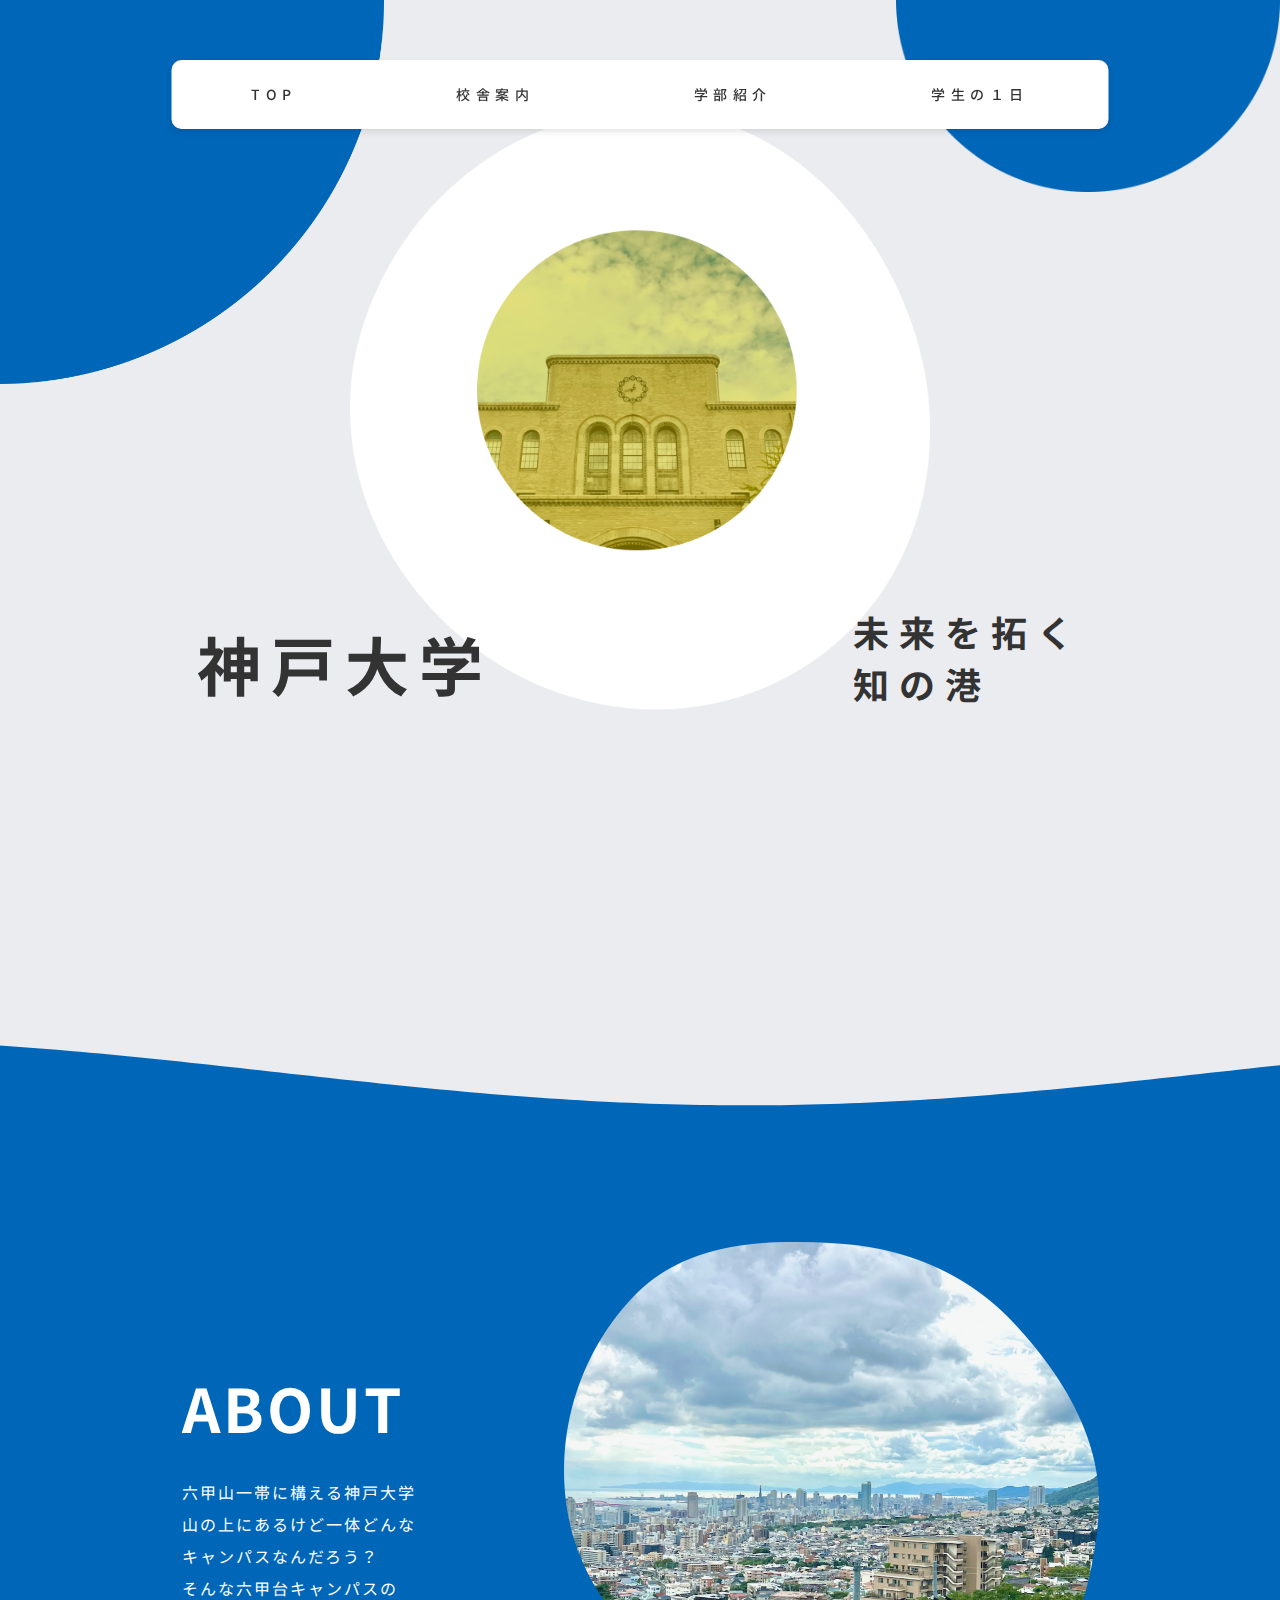
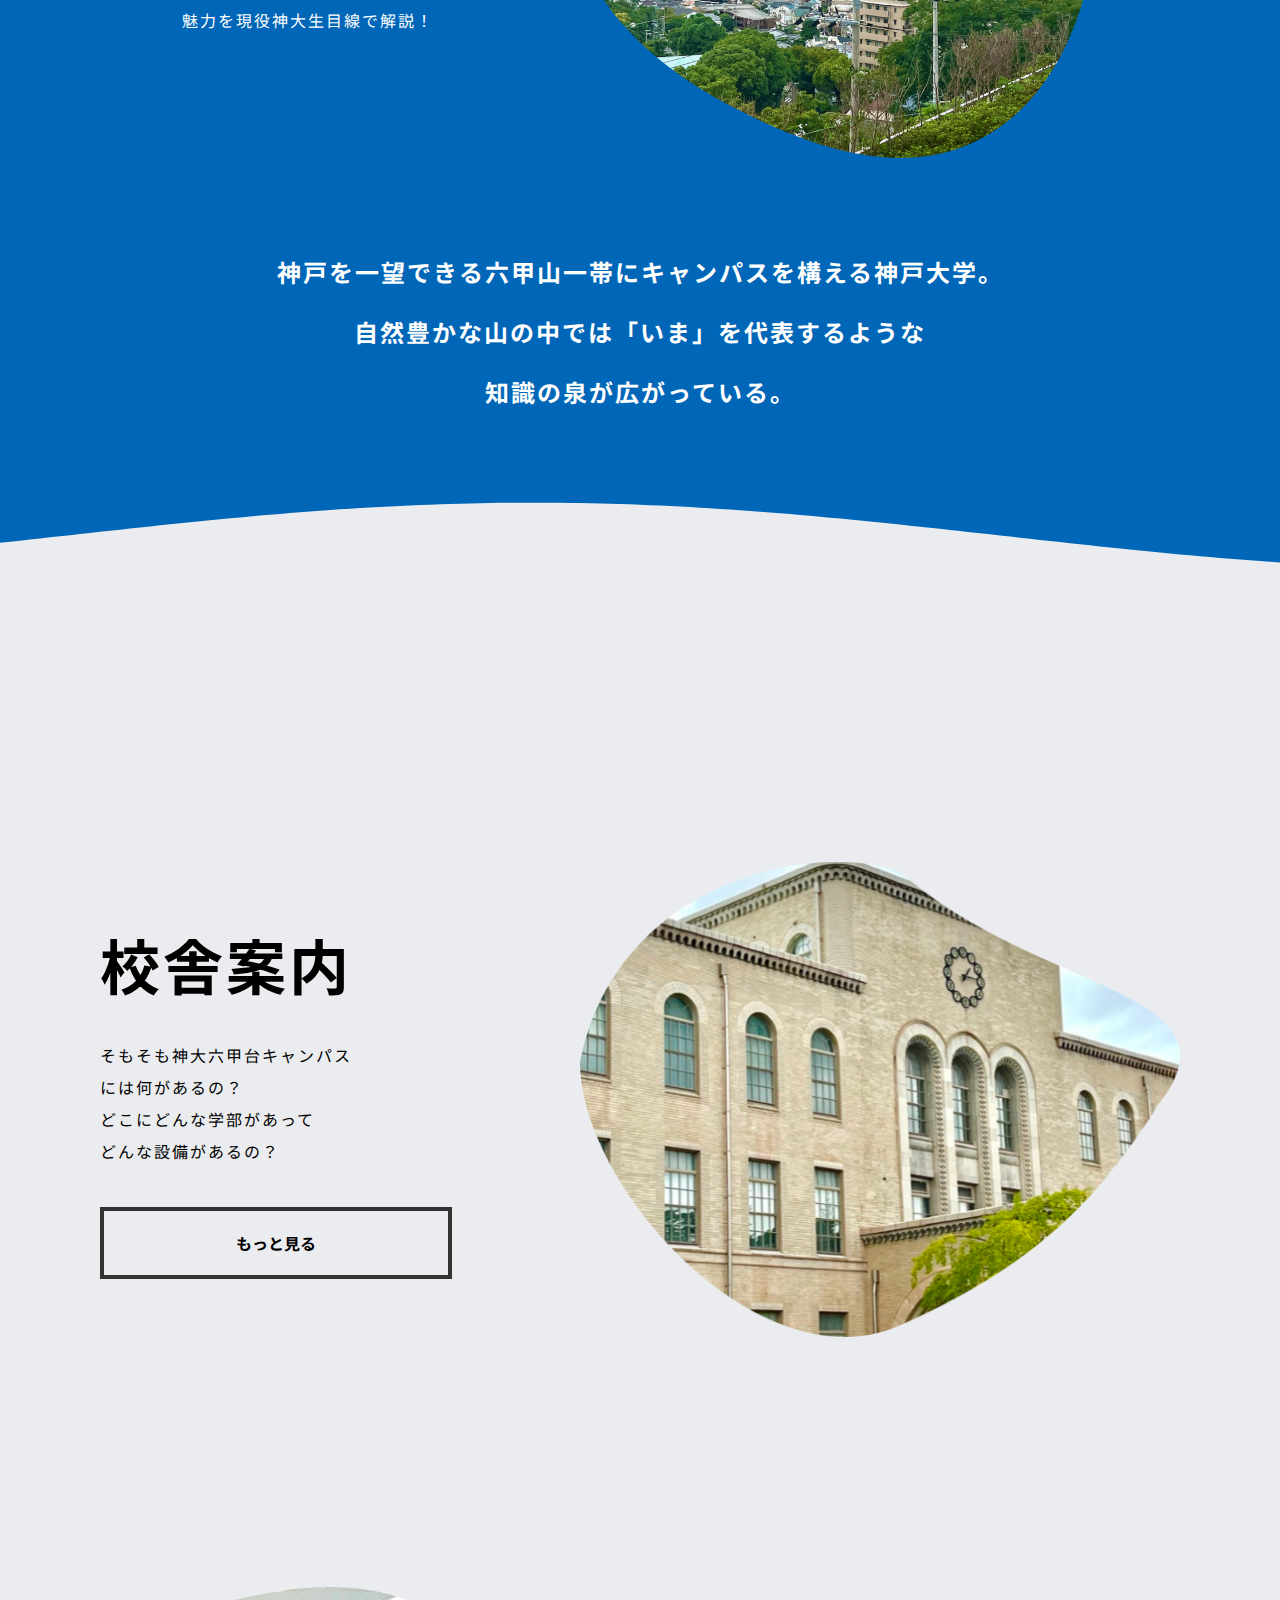
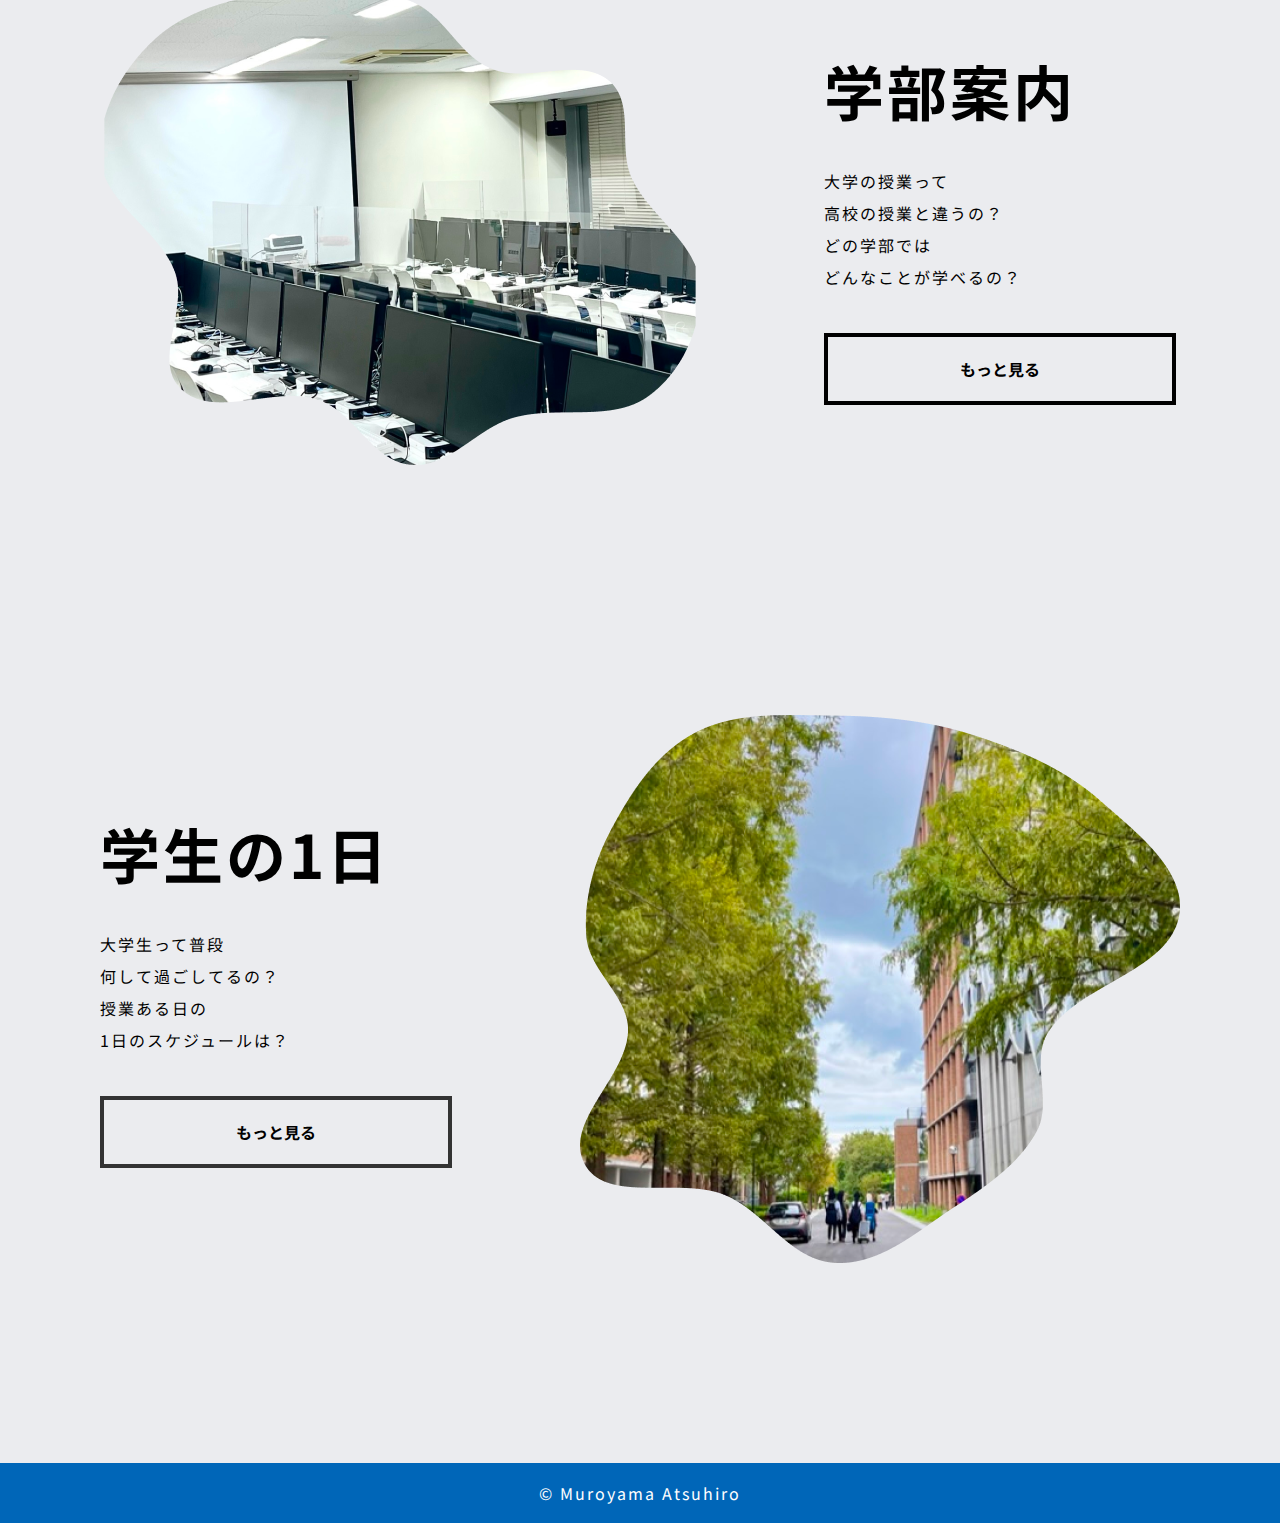
==== commit 80bdb233: "fix: title" ====
--- a/index.html
+++ b/index.html
@@ -4,7 +4,7 @@
     <meta charset="UTF-8" />
     <meta http-equiv="X-UA-Compatible" content="IE=edge" />
     <meta name="viewport" content="width=device-width, initial-scale=1.0" />
-    <title>Kobe-u</title>
+    <title>神戸大学紹介</title>
     <link rel="preconnect" href="https://fonts.googleapis.com" />
     <link rel="preconnect" href="https://fonts.gstatic.com" crossorigin />
     <link
